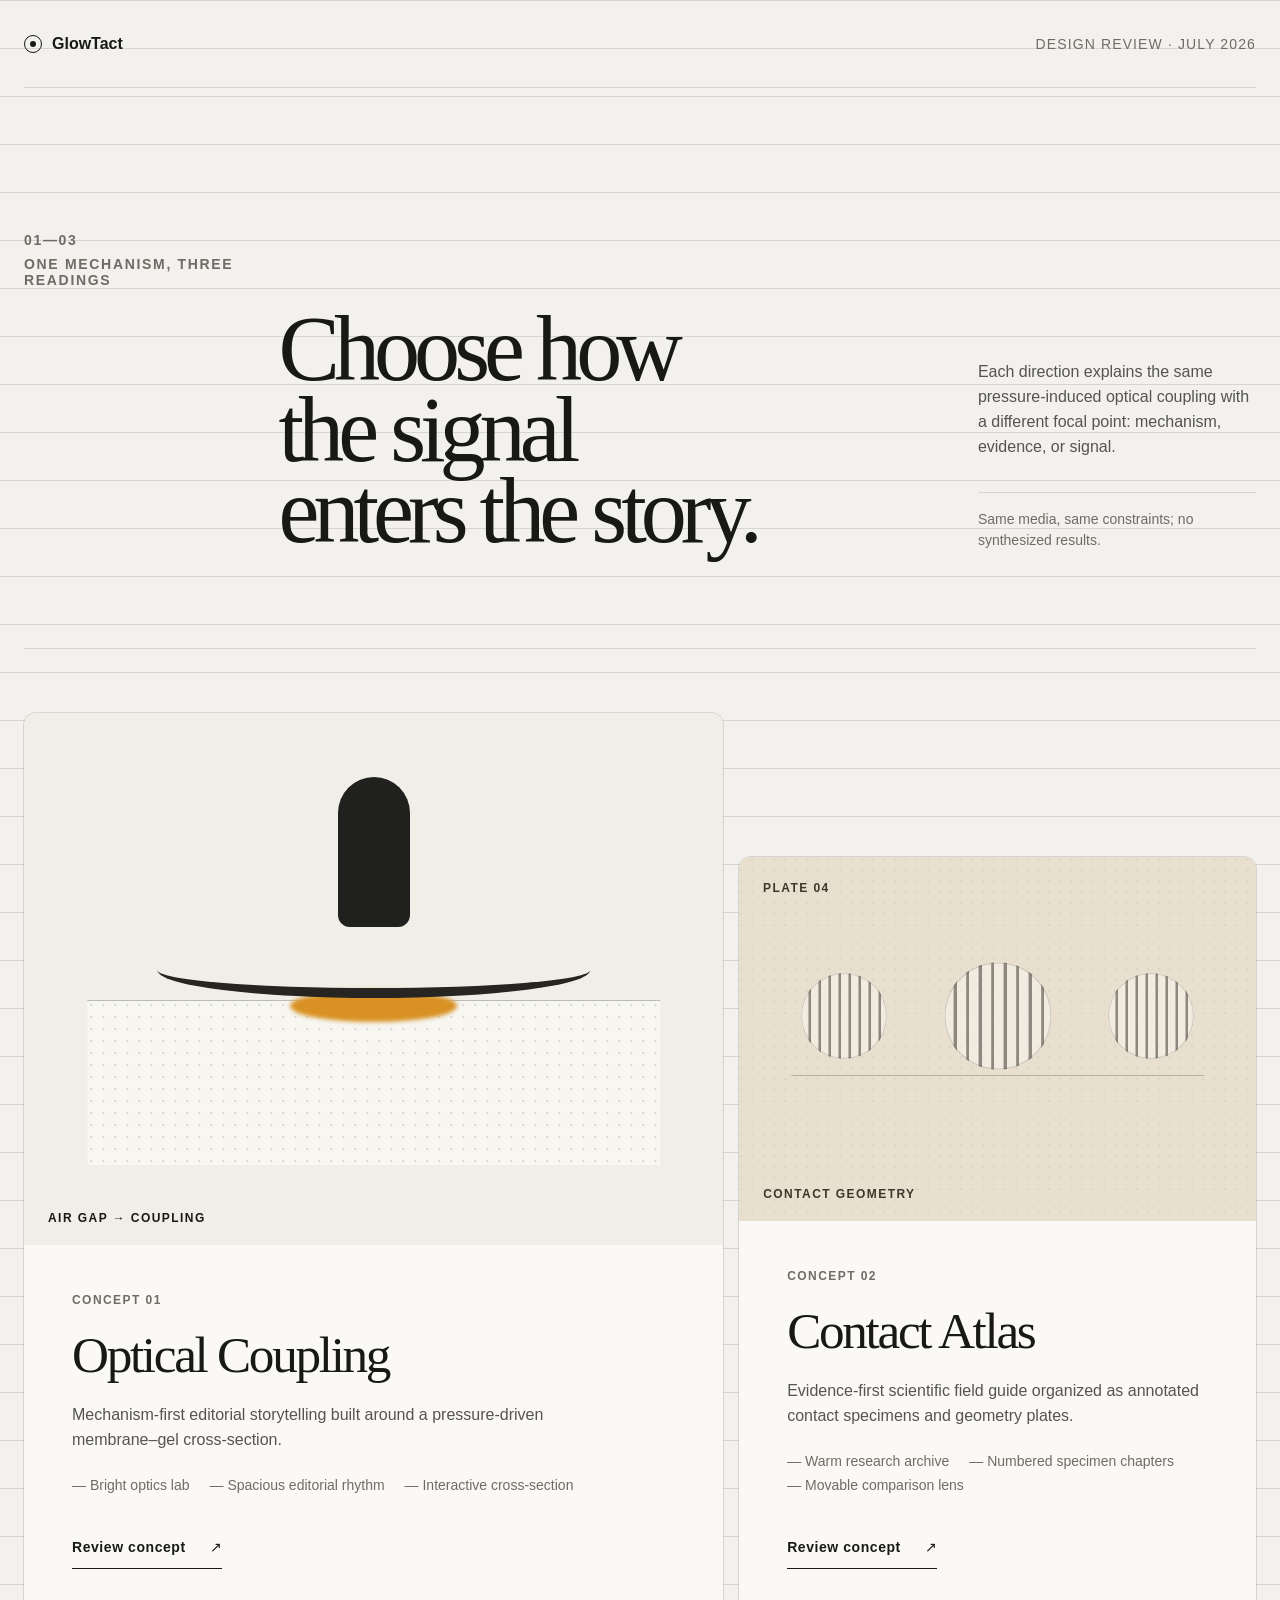
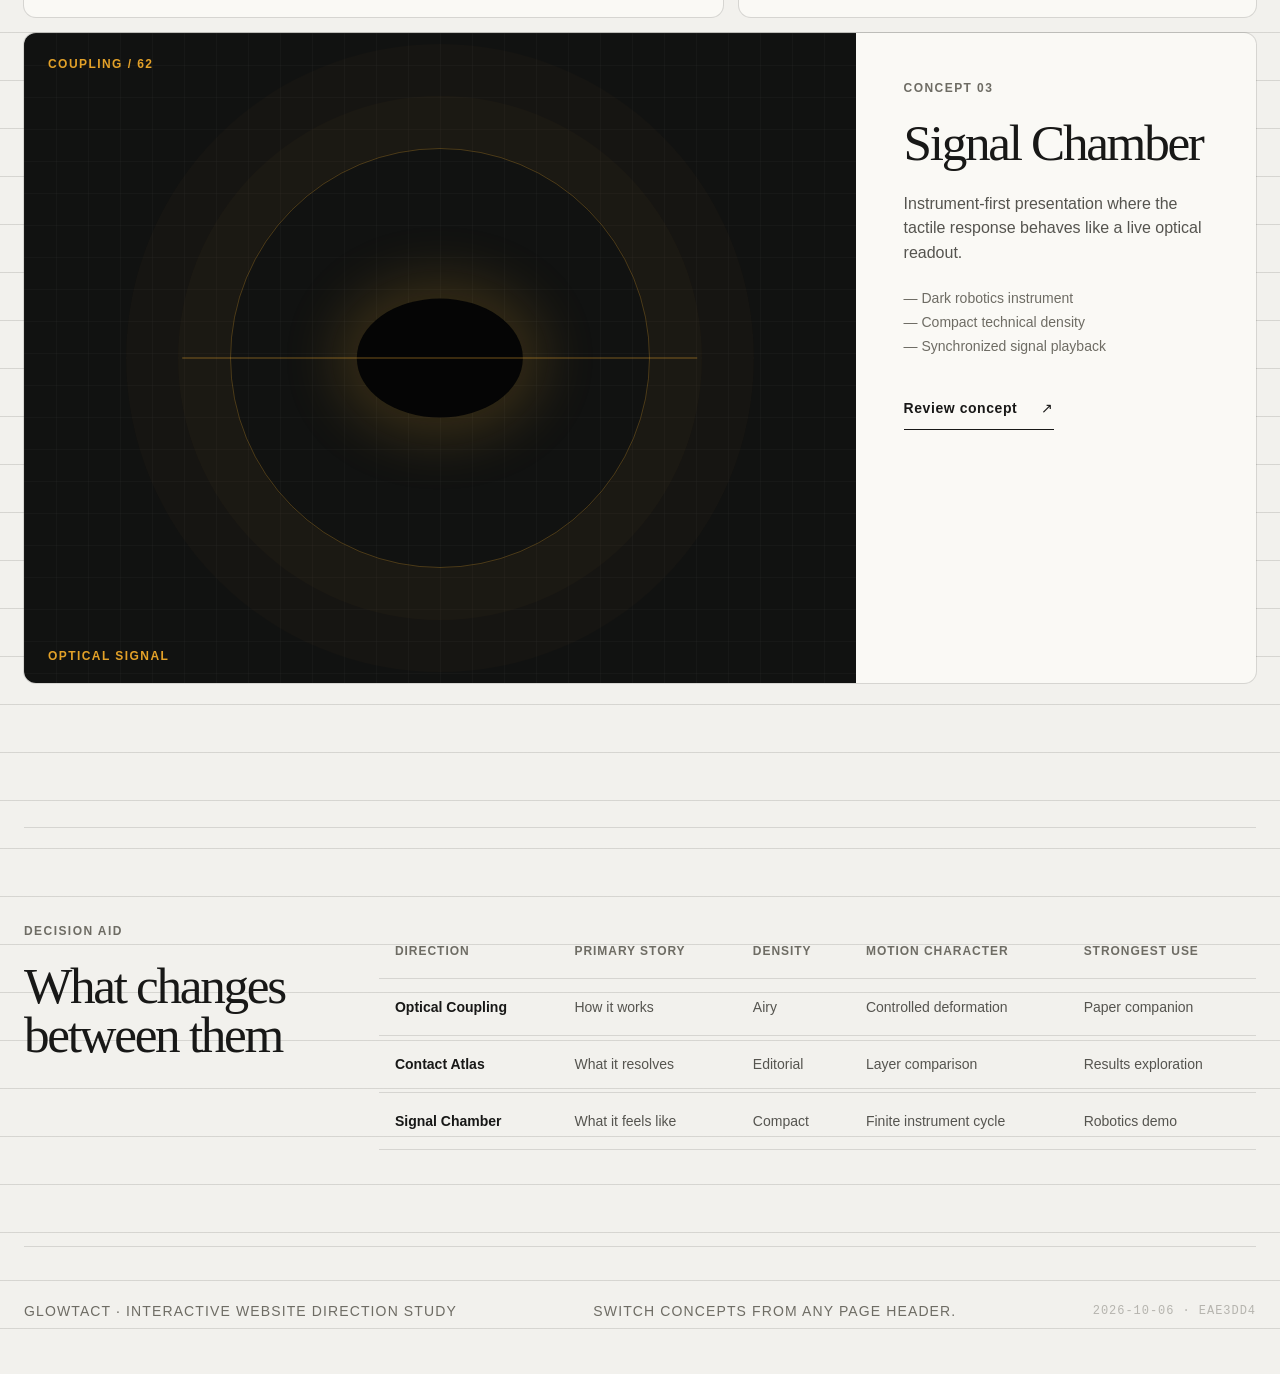
==== design/index.html @ 1bca8ece "fix(v2): evidence first; critique round 1 and its code review From the /impeccable critique of /v2/ " ====
<!doctype html>
<html lang="en">
  <head>
    <meta charset="utf-8">
    <meta name="viewport" content="width=device-width, initial-scale=1">
    <meta name="description" content="Compare three interactive website directions for the GlowTact tactile-sensing research project.">
    <meta name="robots" content="noindex">
    <title>GlowTact — Three website directions</title>
    <link rel="stylesheet" href="./shared/review.css">
    <script src="./shared/review.js" defer></script>
  </head>
  <body>
    <a class="skip-link" href="#concepts">Skip to the concepts</a>

    <header class="review-header">
      <a class="wordmark" href="./" aria-label="GlowTact design review home">
        <span class="wordmark-mark" aria-hidden="true"></span>
        <span>GlowTact</span>
      </a>
      <p>Design review · July 2026</p>
    </header>

    <main>
      <section class="review-intro" aria-labelledby="review-title">
        <div class="review-kicker">
          <span>01—03</span>
          <span>One mechanism, three readings</span>
        </div>
        <h1 id="review-title">Choose how the signal enters the story.</h1>
        <div class="intro-copy">
          <p>
            Each direction explains the same pressure-induced optical coupling
            with a different focal point: mechanism, evidence, or signal.
          </p>
          <p class="review-note">
            Same media, same constraints; no synthesized results.
          </p>
        </div>
      </section>

      <section class="concepts" id="concepts" aria-label="Website concepts">
        <article class="concept-card concept-card--optical" data-preview>
          <div class="preview-stage preview-stage--optical" aria-hidden="true">
            <span class="preview-probe"></span>
            <span class="preview-membrane"></span>
            <span class="preview-coupling"></span>
            <span class="preview-gel"></span>
            <span class="preview-caption">AIR GAP → COUPLING</span>
          </div>
          <div class="concept-copy">
            <p class="concept-index">Concept 01</p>
            <h2>Optical Coupling</h2>
            <p>
              Mechanism-first editorial storytelling built around a
              pressure-driven membrane–gel cross-section.
            </p>
            <ul aria-label="Concept characteristics">
              <li>Bright optics lab</li>
              <li>Spacious editorial rhythm</li>
              <li>Interactive cross-section</li>
            </ul>
            <a class="concept-link" href="./concept-01/">
              Review concept <span aria-hidden="true">↗</span>
            </a>
          </div>
        </article>

        <article class="concept-card concept-card--atlas" data-preview>
          <div class="preview-stage preview-stage--atlas" aria-hidden="true">
            <span class="atlas-number">PLATE 04</span>
            <span class="atlas-specimen atlas-specimen--one"></span>
            <span class="atlas-specimen atlas-specimen--two"></span>
            <span class="atlas-specimen atlas-specimen--three"></span>
            <span class="atlas-line"></span>
            <span class="preview-caption">CONTACT GEOMETRY</span>
          </div>
          <div class="concept-copy">
            <p class="concept-index">Concept 02</p>
            <h2>Contact Atlas</h2>
            <p>
              Evidence-first scientific field guide organized as annotated
              contact specimens and geometry plates.
            </p>
            <ul aria-label="Concept characteristics">
              <li>Warm research archive</li>
              <li>Numbered specimen chapters</li>
              <li>Movable comparison lens</li>
            </ul>
            <a class="concept-link" href="./concept-02/">
              Review concept <span aria-hidden="true">↗</span>
            </a>
          </div>
        </article>

        <article class="concept-card concept-card--signal" data-preview>
          <div class="preview-stage preview-stage--signal" aria-hidden="true">
            <span class="signal-reticle"></span>
            <span class="signal-core"></span>
            <span class="signal-scan"></span>
            <span class="signal-readout">COUPLING / 62</span>
            <span class="preview-caption">OPTICAL SIGNAL</span>
          </div>
          <div class="concept-copy">
            <p class="concept-index">Concept 03</p>
            <h2>Signal Chamber</h2>
            <p>
              Instrument-first presentation where the tactile response behaves
              like a live optical readout.
            </p>
            <ul aria-label="Concept characteristics">
              <li>Dark robotics instrument</li>
              <li>Compact technical density</li>
              <li>Synchronized signal playback</li>
            </ul>
            <a class="concept-link" href="./concept-03/">
              Review concept <span aria-hidden="true">↗</span>
            </a>
          </div>
        </article>
      </section>

      <section class="comparison" aria-labelledby="comparison-title">
        <div>
          <p class="section-label">Decision aid</p>
          <h2 id="comparison-title">What changes between them</h2>
        </div>
        <div class="table-wrap">
          <table>
            <thead>
              <tr>
                <th scope="col">Direction</th>
                <th scope="col">Primary story</th>
                <th scope="col">Density</th>
                <th scope="col">Motion character</th>
                <th scope="col">Strongest use</th>
              </tr>
            </thead>
            <tbody>
              <tr>
                <th scope="row">Optical Coupling</th>
                <td>How it works</td>
                <td>Airy</td>
                <td>Controlled deformation</td>
                <td>Paper companion</td>
              </tr>
              <tr>
                <th scope="row">Contact Atlas</th>
                <td>What it resolves</td>
                <td>Editorial</td>
                <td>Layer comparison</td>
                <td>Results exploration</td>
              </tr>
              <tr>
                <th scope="row">Signal Chamber</th>
                <td>What it feels like</td>
                <td>Compact</td>
                <td>Finite instrument cycle</td>
                <td>Robotics demo</td>
              </tr>
            </tbody>
          </table>
        </div>
      </section>
    </main>

    <footer class="review-footer">
      <p>GlowTact · Interactive website direction study</p>
      <p>Switch concepts from any page header.</p>
      <span class="build-stamp" aria-hidden="true">2026-10-06 · eae3dd4</span>
    </footer>
  </body>
</html>
---- design/shared/review.css ----
:root {
  --font-serif: "Iowan Old Style", "Baskerville", Georgia, serif;

  /*
   * Type scale. Sizes were previously ad hoc -- this file alone used up to
   * seventeen distinct values, with 1px differences carrying no meaning.
   * Every fixed size now snaps to one of these steps; display headings keep
   * their clamp() rules because they are genuinely fluid.
   */
  --t-micro: 12px;
  --t-label: 14px;
  --t-body: 16px;
  --t-lead: 18px;
  --t-h3: 22px;
  --t-h2: 28px;
  --t-display: 36px;

  --review-canvas: #f2f1ed;
  --review-paper: #faf9f5;
  --review-ink: #181817;
  --review-secondary: #55544f;
  --review-muted: #6e6c64;
  --review-rule: rgba(24, 24, 23, 0.13);
  --review-focus: #a75f00;
  --review-radius-sm: 4px;
  --review-radius-md: 12px;
  --review-ease: cubic-bezier(0.23, 1, 0.32, 1);
  font-family: "Aptos", "Segoe UI Variable", "Helvetica Neue", sans-serif;
  color: var(--review-ink);
  background: var(--review-canvas);
  font-synthesis: none;
  -webkit-font-smoothing: antialiased;
}

* {
  box-sizing: border-box;
}

html {
  scroll-behavior: smooth;
}

body {
  margin: 0;
  min-width: 320px;
  background:
    linear-gradient(var(--review-rule) 1px, transparent 1px) 0 0 / 100% 48px,
    var(--review-canvas);
}

a {
  color: inherit;
}

button,
a {
  -webkit-tap-highlight-color: transparent;
}

:focus-visible {
  outline: 2px solid var(--review-focus);
  outline-offset: 4px;
}

.skip-link {
  position: fixed;
  z-index: 20;
  top: 12px;
  left: -9999px;
  /* Measured 41px tall; it is a real target once focus reveals it. */
  min-height: 44px;
  display: inline-flex;
  align-items: center;
  padding: 12px 16px;
  border-radius: var(--review-radius-sm);
  color: var(--review-paper);
  background: var(--review-ink);
}

.skip-link:focus-visible {
  left: 12px;
}

.review-header,
.review-footer,
main {
  width: min(1440px, calc(100% - 48px));
  margin-inline: auto;
}

.review-header {
  min-height: 88px;
  display: flex;
  align-items: center;
  justify-content: space-between;
  border-bottom: 1px solid var(--review-rule);
}

.review-header p,
.review-footer {
  color: var(--review-muted);
  font-size: var(--t-label);
  letter-spacing: 0.08em;
  text-transform: uppercase;
}

.wordmark {
  min-height: 44px;
  display: inline-flex;
  gap: 10px;
  align-items: center;
  font-size: var(--t-body);
  font-weight: 650;
  text-decoration: none;
}

.wordmark-mark {
  position: relative;
  width: 18px;
  height: 18px;
  border: 1px solid currentColor;
  border-radius: 50%;
}

.wordmark-mark::after {
  content: "";
  position: absolute;
  inset: 5px;
  border-radius: 50%;
  background: currentColor;
}

.review-intro {
  min-height: 560px;
  display: grid;
  grid-template-columns: minmax(120px, 0.8fr) minmax(520px, 2.4fr) minmax(260px, 1fr);
  gap: 32px;
  align-items: end;
  padding-block: 144px 96px;
}

.review-kicker {
  align-self: start;
  display: grid;
  gap: 8px;
  color: var(--review-muted);
  font-size: var(--t-label);
  font-weight: 650;
  letter-spacing: 0.12em;
  text-transform: uppercase;
}

.review-intro h1 {
  margin: 0;
  max-width: 840px;
  font-family: var(--font-serif);
  font-size: clamp(58px, 7.2vw, 116px);
  font-weight: 400;
  letter-spacing: -0.065em;
  line-height: 0.88;
  text-wrap: balance;
}

.intro-copy {
  display: grid;
  gap: 32px;
  color: var(--review-secondary);
  font-size: var(--t-body);
  line-height: 1.55;
  text-wrap: pretty;
}

.intro-copy p {
  margin: 0;
}

.review-note {
  padding-top: 16px;
  border-top: 1px solid var(--review-rule);
  color: var(--review-muted);
  font-size: var(--t-label);
}

.concepts {
  display: grid;
  grid-template-columns: 1.15fr 0.85fr;
  gap: 16px;
  padding-block: 64px 144px;
  border-top: 1px solid var(--review-rule);
}

.concept-card {
  --pointer-x: 0px;
  --pointer-y: 0px;
  min-height: 760px;
  display: grid;
  grid-template-rows: minmax(360px, 1.25fr) auto;
  overflow: hidden;
  border-radius: var(--review-radius-md);
  background: var(--review-paper);
  box-shadow: 0 0 0 1px var(--review-rule);
  transition:
    opacity 260ms var(--review-ease),
    transform 260ms var(--review-ease);
}

.concept-card:nth-child(2) {
  margin-top: 144px;
}

.concept-card:nth-child(3) {
  min-height: 650px;
  grid-column: 1 / -1;
  grid-template-columns: 1.35fr 0.65fr;
  grid-template-rows: 1fr;
}

.preview-stage {
  position: relative;
  min-height: 360px;
  overflow: hidden;
  transform: translate3d(var(--pointer-x), var(--pointer-y), 0);
  transition: transform 180ms var(--review-ease);
}

.preview-caption {
  position: absolute;
  left: 24px;
  bottom: 20px;
  font-size: var(--t-micro);
  font-weight: 700;
  letter-spacing: 0.12em;
}

.preview-stage--optical {
  background: #f0eee7;
}

.preview-probe,
.preview-membrane,
.preview-coupling,
.preview-gel {
  position: absolute;
  left: 50%;
  transform: translateX(-50%);
}

.preview-probe {
  z-index: 3;
  top: 12%;
  width: 72px;
  height: 150px;
  border-radius: 36px 36px 12px 12px;
  background: #20201e;
}

.preview-membrane {
  z-index: 2;
  top: 43%;
  width: 62%;
  height: 56px;
  border-radius: 50%;
  border-bottom: 10px solid #272522;
}

.preview-coupling {
  z-index: 1;
  top: 52%;
  width: 24%;
  height: 32px;
  border-radius: 50%;
  background: #d89122;
  filter: blur(2px);
}

.preview-gel {
  top: 54%;
  width: 82%;
  height: 31%;
  border-top: 1px solid rgba(32, 32, 30, 0.28);
  background:
    radial-gradient(circle at 4px 4px, rgba(32, 32, 30, 0.14) 0 1px, transparent 1.5px) 0 0 / 12px 12px,
    rgba(255, 255, 255, 0.42);
}

.preview-stage--atlas {
  color: #3d372e;
  background:
    radial-gradient(circle at 20% 20%, rgba(61, 55, 46, 0.055) 0 1px, transparent 1.5px) 0 0 / 11px 11px,
    #e8dfce;
}

.atlas-number,
.signal-readout {
  position: absolute;
  top: 24px;
  left: 24px;
  font-size: var(--t-micro);
  font-weight: 700;
  letter-spacing: 0.12em;
}

.atlas-specimen {
  position: absolute;
  top: 32%;
  width: 86px;
  height: 86px;
  border-radius: 50%;
  background:
    repeating-linear-gradient(90deg, transparent 0 7px, rgba(42, 37, 30, 0.5) 8px 10px),
    rgba(255, 255, 255, 0.38);
  box-shadow: inset 0 0 0 1px rgba(61, 55, 46, 0.2);
}

.atlas-specimen--one {
  left: 12%;
}

.atlas-specimen--two {
  left: calc(50% - 43px);
  transform: scale(1.25);
}

.atlas-specimen--three {
  right: 12%;
}

.atlas-line {
  position: absolute;
  top: 60%;
  left: 10%;
  width: 80%;
  border-top: 1px solid rgba(61, 55, 46, 0.28);
}

.preview-stage--signal {
  color: #e3a128;
  background:
    linear-gradient(rgba(255, 255, 255, 0.025) 1px, transparent 1px) 0 0 / 100% 32px,
    linear-gradient(90deg, rgba(255, 255, 255, 0.025) 1px, transparent 1px) 0 0 / 32px 100%,
    #111211;
}

.signal-reticle,
.signal-core,
.signal-scan {
  position: absolute;
  top: 50%;
  left: 50%;
  transform: translate(-50%, -50%);
}

.signal-reticle {
  width: min(38vw, 420px);
  aspect-ratio: 1;
  border: 1px solid rgba(230, 165, 46, 0.28);
  border-radius: 50%;
  box-shadow:
    0 0 0 52px rgba(230, 165, 46, 0.025),
    0 0 0 104px rgba(230, 165, 46, 0.018);
}

.signal-core {
  width: 20%;
  aspect-ratio: 1.4;
  border-radius: 50%;
  background: #050505;
  box-shadow: 0 0 56px 20px rgba(230, 165, 46, 0.18);
}

.signal-scan {
  width: 62%;
  height: 1px;
  background: rgba(230, 165, 46, 0.48);
}

.concept-copy {
  padding: 48px;
}

.concept-index,
.section-label {
  margin: 0 0 24px;
  color: var(--review-muted);
  font-size: var(--t-micro);
  font-weight: 700;
  letter-spacing: 0.12em;
  text-transform: uppercase;
}

.concept-copy h2,
.comparison h2 {
  margin: 0;
  font-family: var(--font-serif);
  font-size: clamp(36px, 4vw, 64px);
  font-weight: 400;
  letter-spacing: -0.045em;
  line-height: 0.95;
}

.concept-copy > p:not(.concept-index) {
  max-width: 520px;
  margin: 24px 0;
  color: var(--review-secondary);
  font-size: var(--t-body);
  line-height: 1.55;
}

.concept-copy ul {
  display: flex;
  flex-wrap: wrap;
  gap: 8px 20px;
  margin: 0 0 32px;
  padding: 0;
  color: var(--review-muted);
  font-size: var(--t-label);
  list-style: none;
}

.concept-copy li::before {
  content: "— ";
}

.concept-link {
  min-height: 44px;
  display: inline-flex;
  align-items: center;
  gap: 24px;
  border-bottom: 1px solid currentColor;
  font-size: var(--t-label);
  font-weight: 700;
  letter-spacing: 0.04em;
  text-decoration: none;
  transition:
    color 160ms var(--review-ease),
    transform 120ms var(--review-ease);
}

.concept-link:hover {
  color: var(--review-focus);
}

.concept-link:active {
  transform: scale(0.97);
}

.comparison {
  display: grid;
  grid-template-columns: 0.7fr 2fr;
  gap: 48px;
  padding-block: 96px;
  border-top: 1px solid var(--review-rule);
}

.comparison h2 {
  max-width: 320px;
  font-size: clamp(40px, 4vw, 64px);
}

.table-wrap {
  overflow-x: auto;
}

table {
  width: 100%;
  min-width: 780px;
  border-collapse: collapse;
  font-size: var(--t-label);
}

th,
td {
  padding: 20px 16px;
  border-bottom: 1px solid var(--review-rule);
  text-align: left;
}

thead th {
  color: var(--review-muted);
  font-size: var(--t-micro);
  letter-spacing: 0.08em;
  text-transform: uppercase;
}

tbody th {
  font-weight: 650;
}

tbody td {
  color: var(--review-secondary);
}

.review-footer {
  min-height: 128px;
  display: flex;
  align-items: center;
  justify-content: space-between;
  gap: 24px;
  border-top: 1px solid var(--review-rule);
}

@media (max-width: 900px) {
  .review-intro {
    min-height: auto;
    grid-template-columns: 1fr;
    padding-block: 96px 64px;
  }

  .review-kicker {
    grid-template-columns: auto 1fr;
  }

  .review-intro h1 {
    font-size: clamp(52px, 12vw, 88px);
  }

  .intro-copy {
    max-width: 620px;
    grid-template-columns: 1fr 1fr;
  }

  .concepts {
    grid-template-columns: 1fr;
  }

  .concept-card,
  .concept-card:nth-child(2),
  .concept-card:nth-child(3) {
    min-height: 0;
    margin-top: 0;
    grid-column: auto;
    grid-template-columns: 1fr;
    grid-template-rows: minmax(360px, 1fr) auto;
  }

  .comparison {
    grid-template-columns: 1fr;
  }
}

@media (max-width: 600px) {
  .review-header,
  .review-footer,
  main {
    width: min(100% - 32px, 1440px);
  }

  .review-header {
    min-height: 72px;
  }

  .review-header p {
    display: none;
  }

  .review-intro {
    padding-block: 64px 48px;
  }

  .review-intro h1 {
    font-size: clamp(48px, 15vw, 72px);
  }

  .intro-copy {
    grid-template-columns: 1fr;
    gap: 20px;
  }

  .concepts {
    padding-block: 32px 96px;
  }

  .concept-card,
  .concept-card:nth-child(3) {
    grid-template-rows: 320px auto;
  }

  .concept-copy {
    padding: 28px 24px 32px;
  }

  .preview-caption {
    left: 20px;
  }

  .atlas-specimen {
    width: 64px;
    height: 64px;
  }

  .atlas-specimen--two {
    left: calc(50% - 32px);
  }

  .comparison {
    padding-block: 96px;
  }

  .review-footer {
    min-height: 160px;
    align-items: flex-start;
    flex-direction: column;
    justify-content: center;
  }
}

@media (prefers-reduced-motion: reduce) {
  html {
    scroll-behavior: auto;
  }

  *,
  *::before,
  *::after {
    animation-duration: 0.01ms !important;
    animation-iteration-count: 1 !important;
    scroll-behavior: auto !important;
  }

  .concept-card,
  .preview-stage {
    opacity: 1;
    transform: none;
    transition: opacity 120ms linear;
  }
}

.build-stamp {
  opacity: 0.45;
  font-family: monospace;
  font-size: var(--t-micro);
  letter-spacing: 0.08em;
}
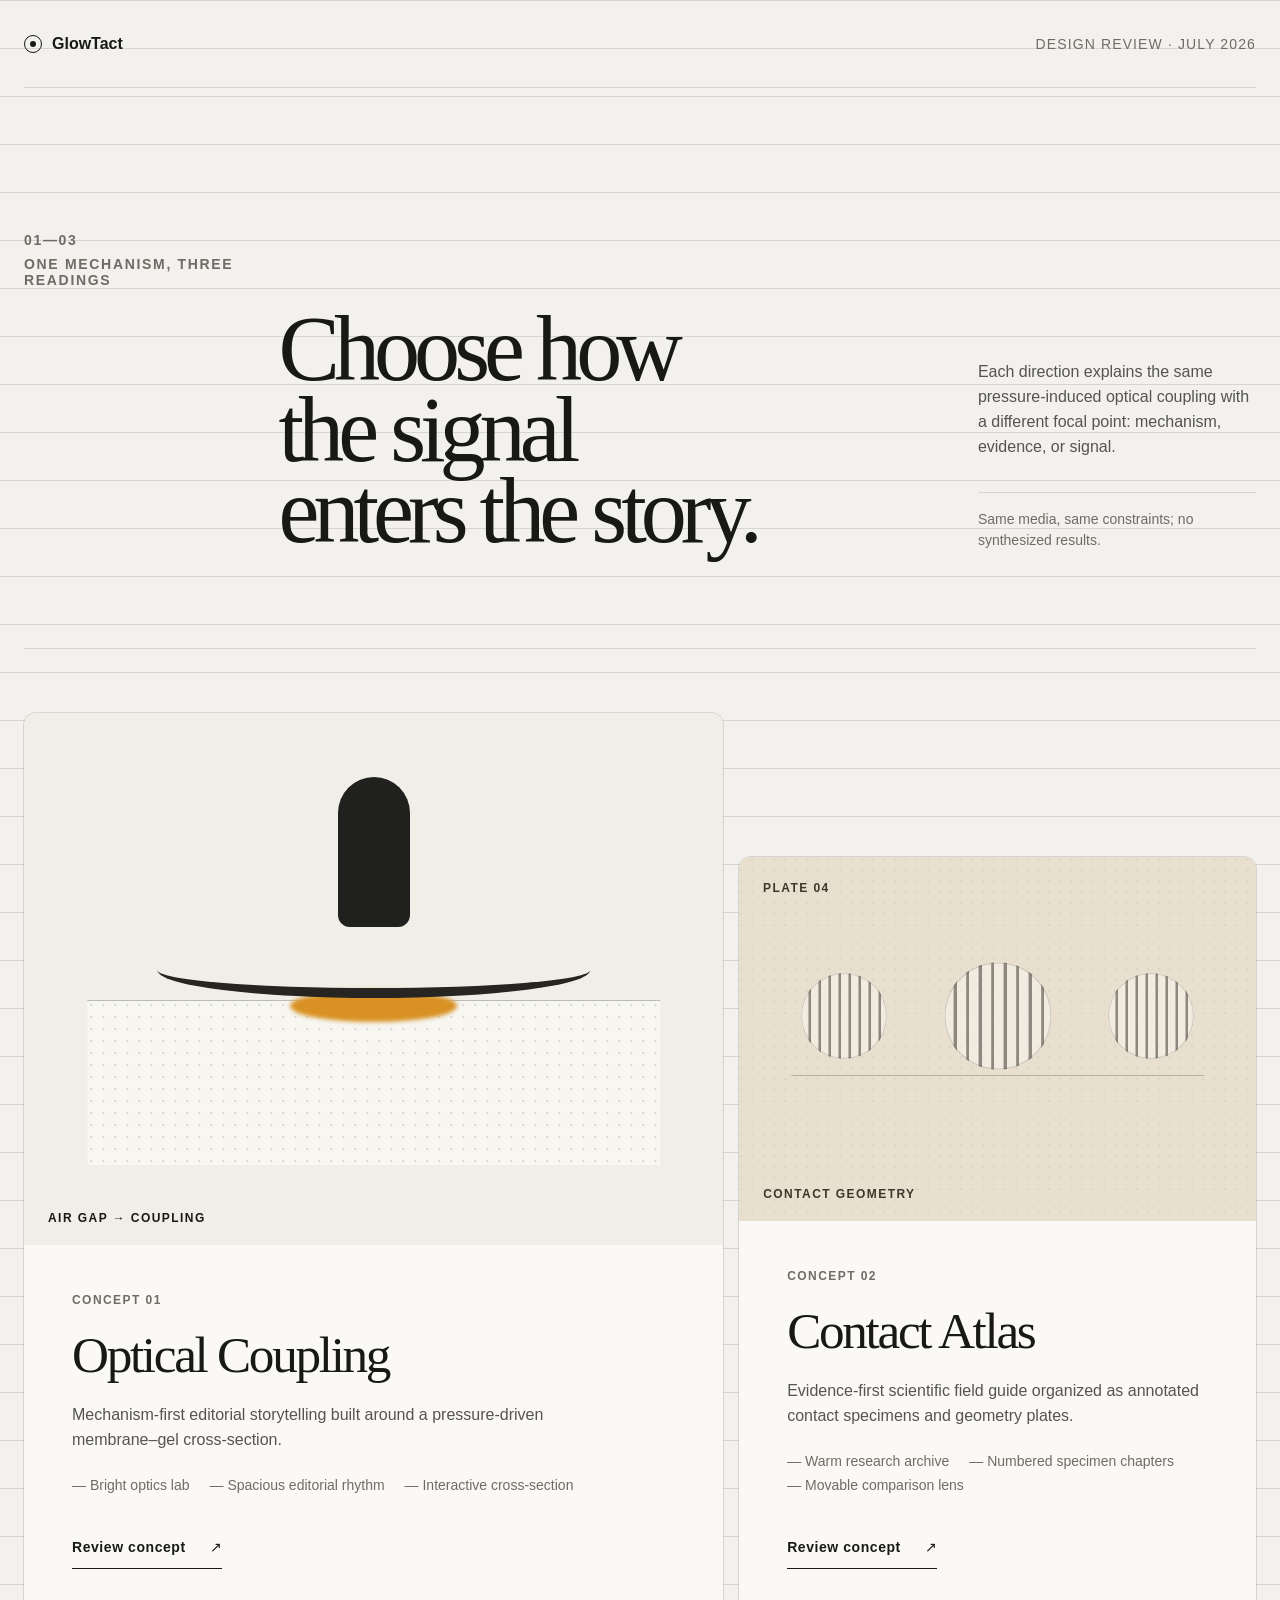
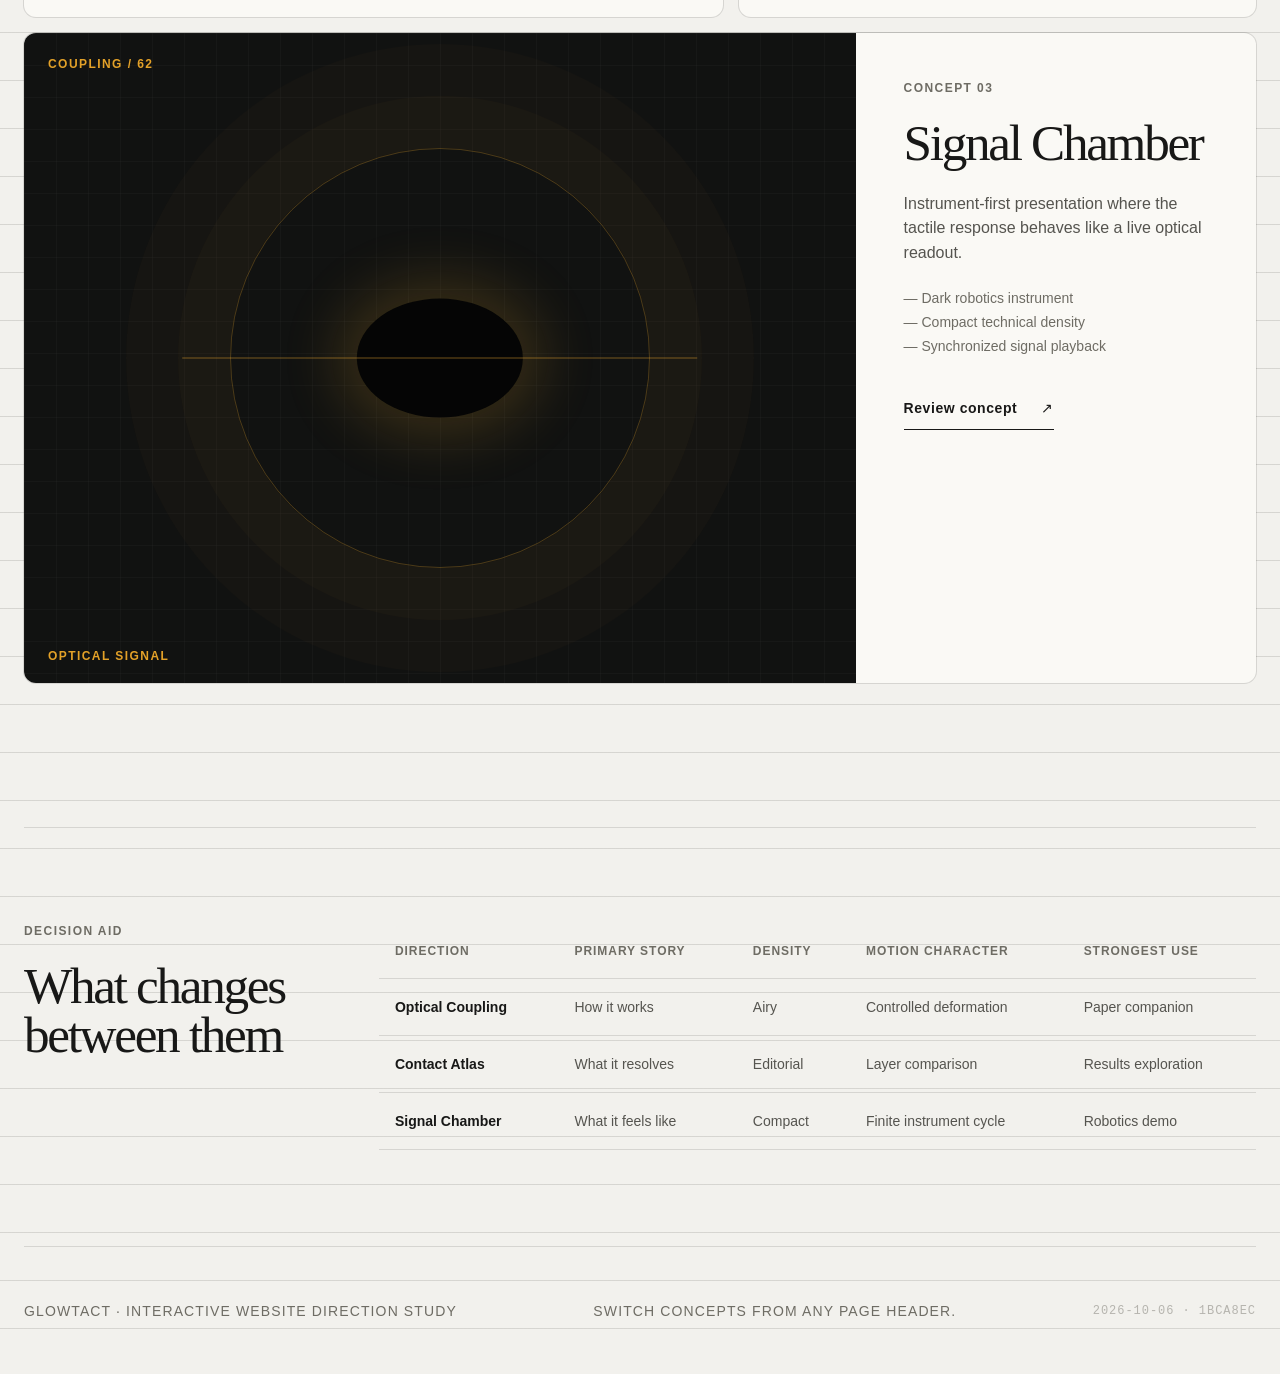
==== commit e1235039: "copy(v2): plain wording in place of AI-style taglines An anti-AI pass over the /v2/ copy. Facts, eve" ====
--- a/design/index.html
+++ b/design/index.html
@@ -166,7 +166,7 @@
     <footer class="review-footer">
       <p>GlowTact · Interactive website direction study</p>
       <p>Switch concepts from any page header.</p>
-      <span class="build-stamp" aria-hidden="true">2026-10-06 · eae3dd4</span>
+      <span class="build-stamp" aria-hidden="true">2026-10-06 · 1bca8ec</span>
     </footer>
   </body>
 </html>
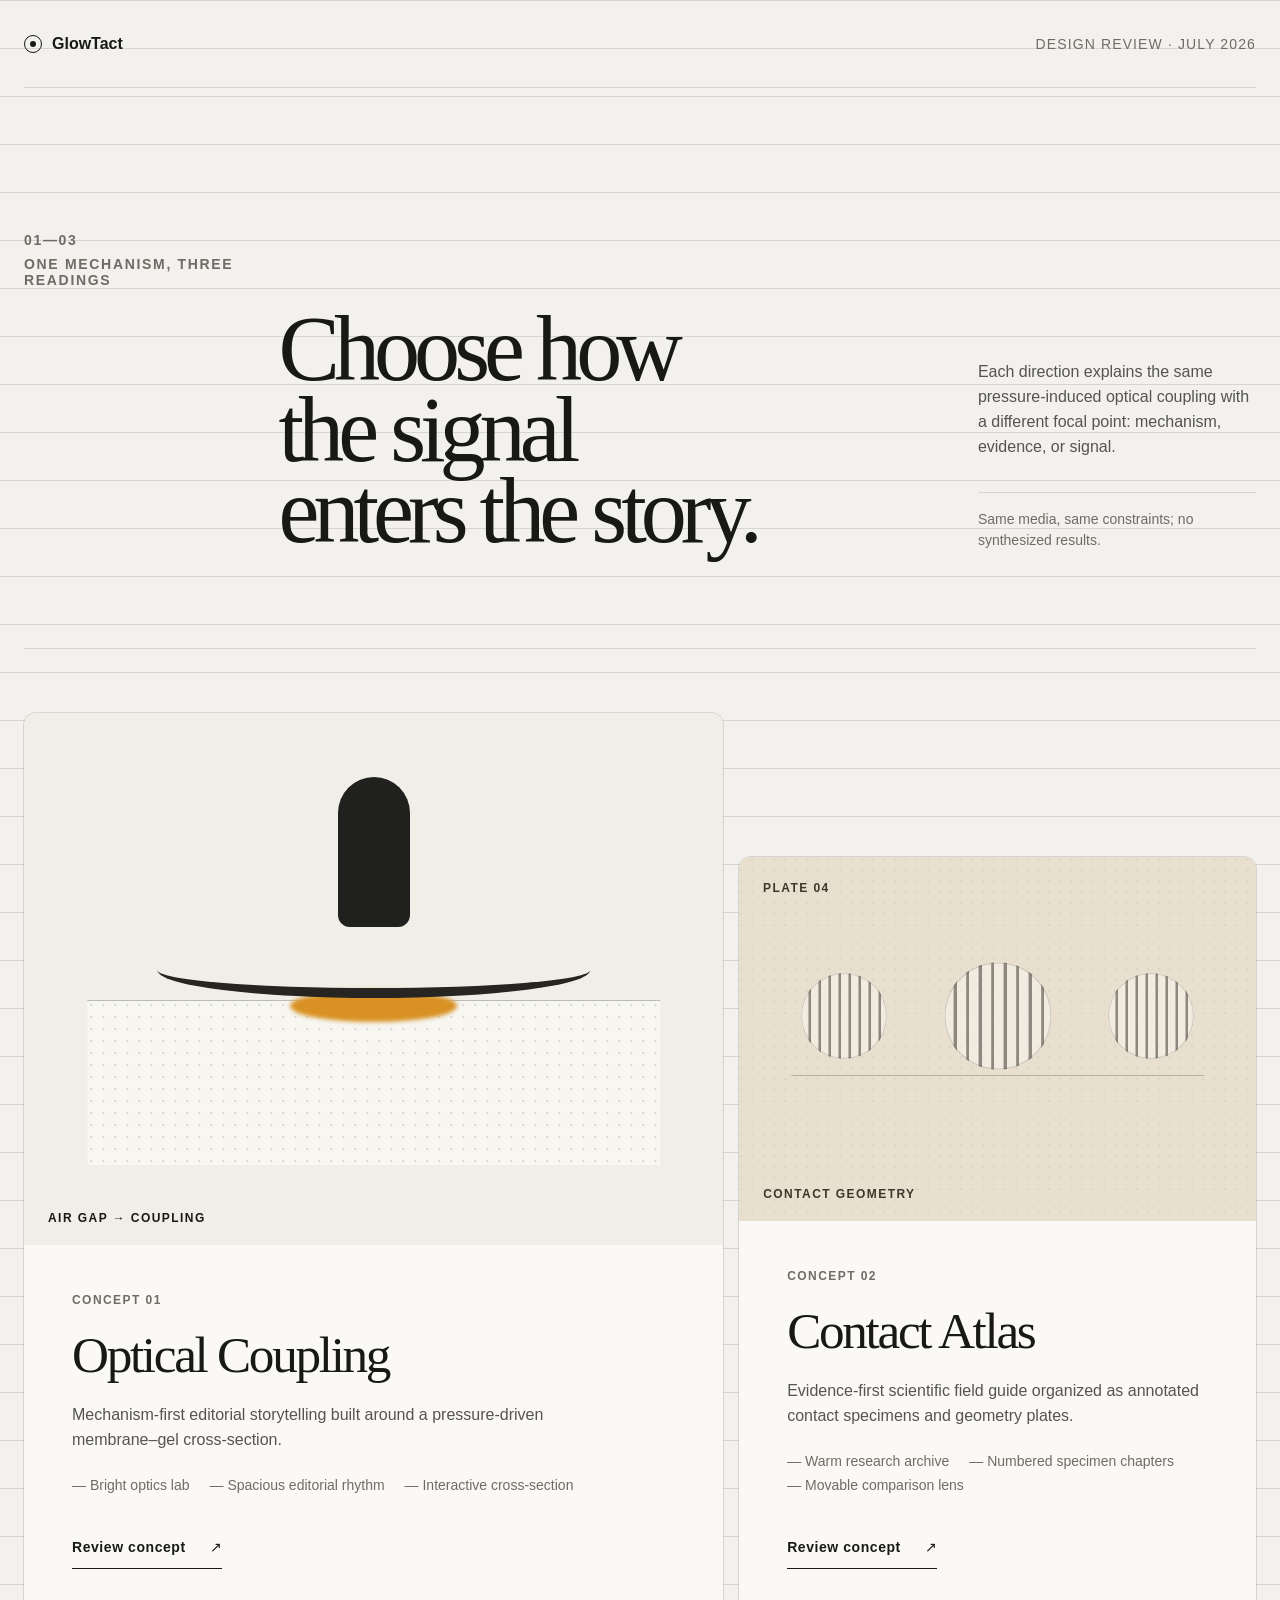
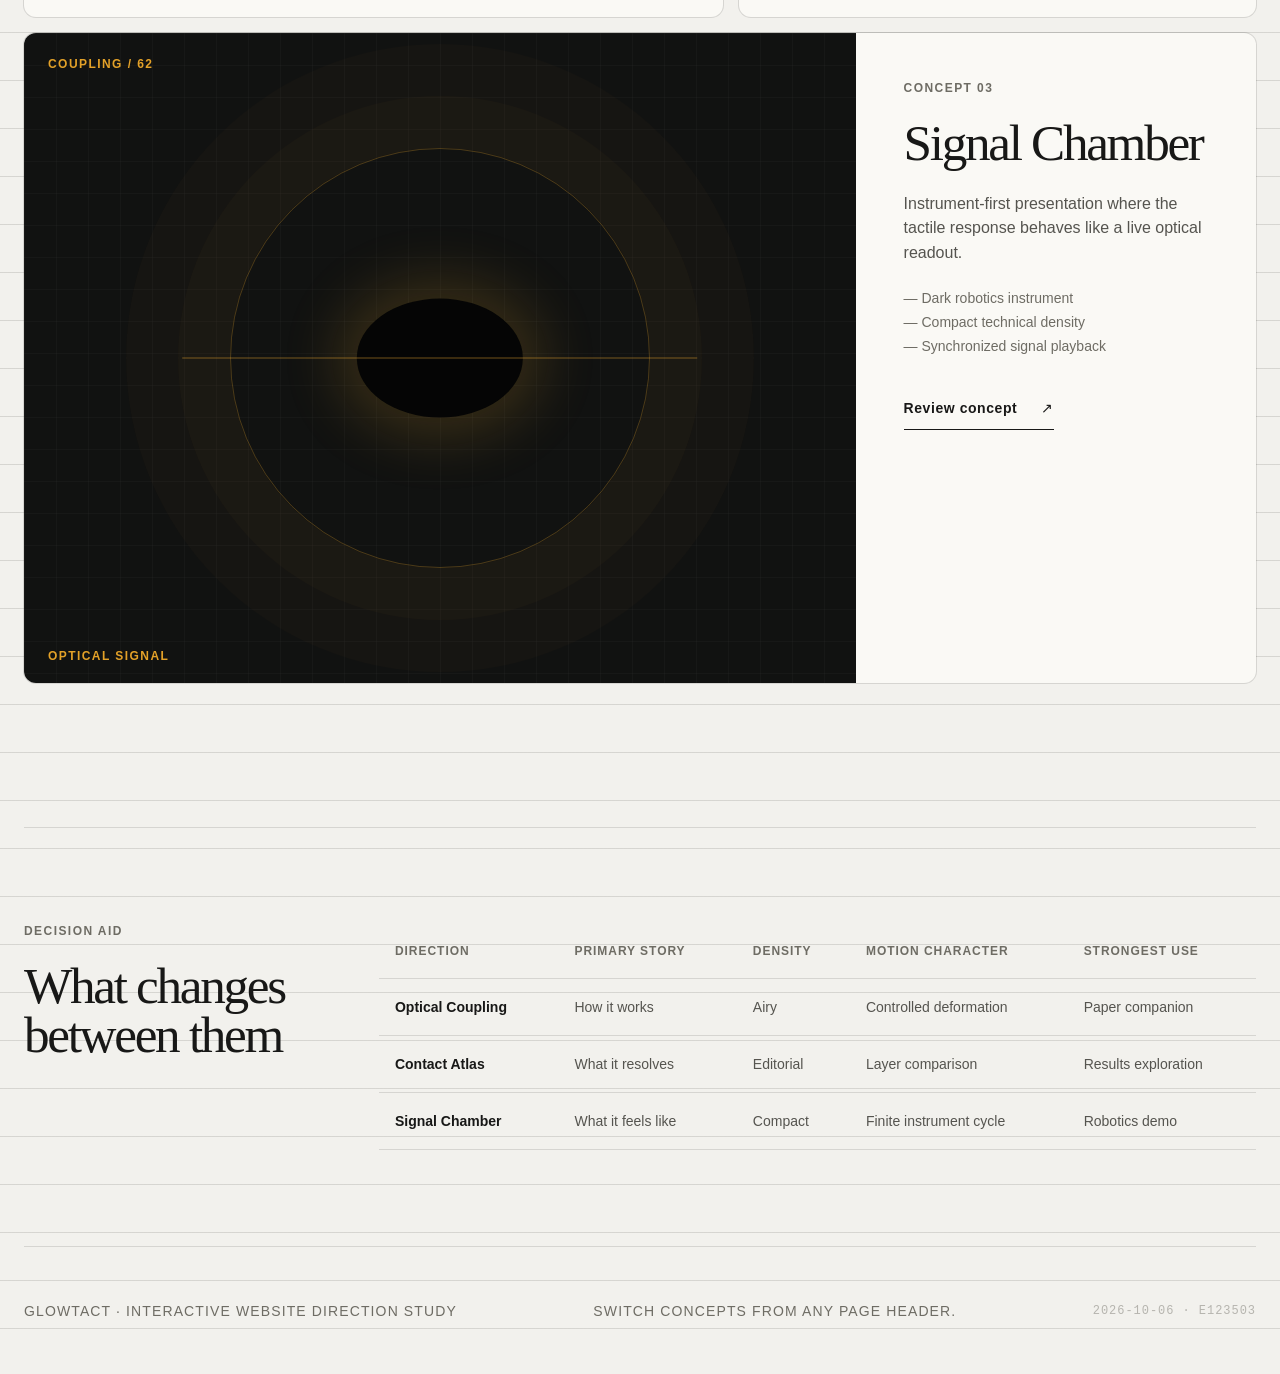
==== commit 0044e42a: "copy(v2): sensor names; drop the descriptions and the demo note At the author's request, on /v2/ onl" ====
--- a/design/index.html
+++ b/design/index.html
@@ -166,7 +166,7 @@
     <footer class="review-footer">
       <p>GlowTact · Interactive website direction study</p>
       <p>Switch concepts from any page header.</p>
-      <span class="build-stamp" aria-hidden="true">2026-10-06 · 1bca8ec</span>
+      <span class="build-stamp" aria-hidden="true">2026-10-06 · e123503</span>
     </footer>
   </body>
 </html>
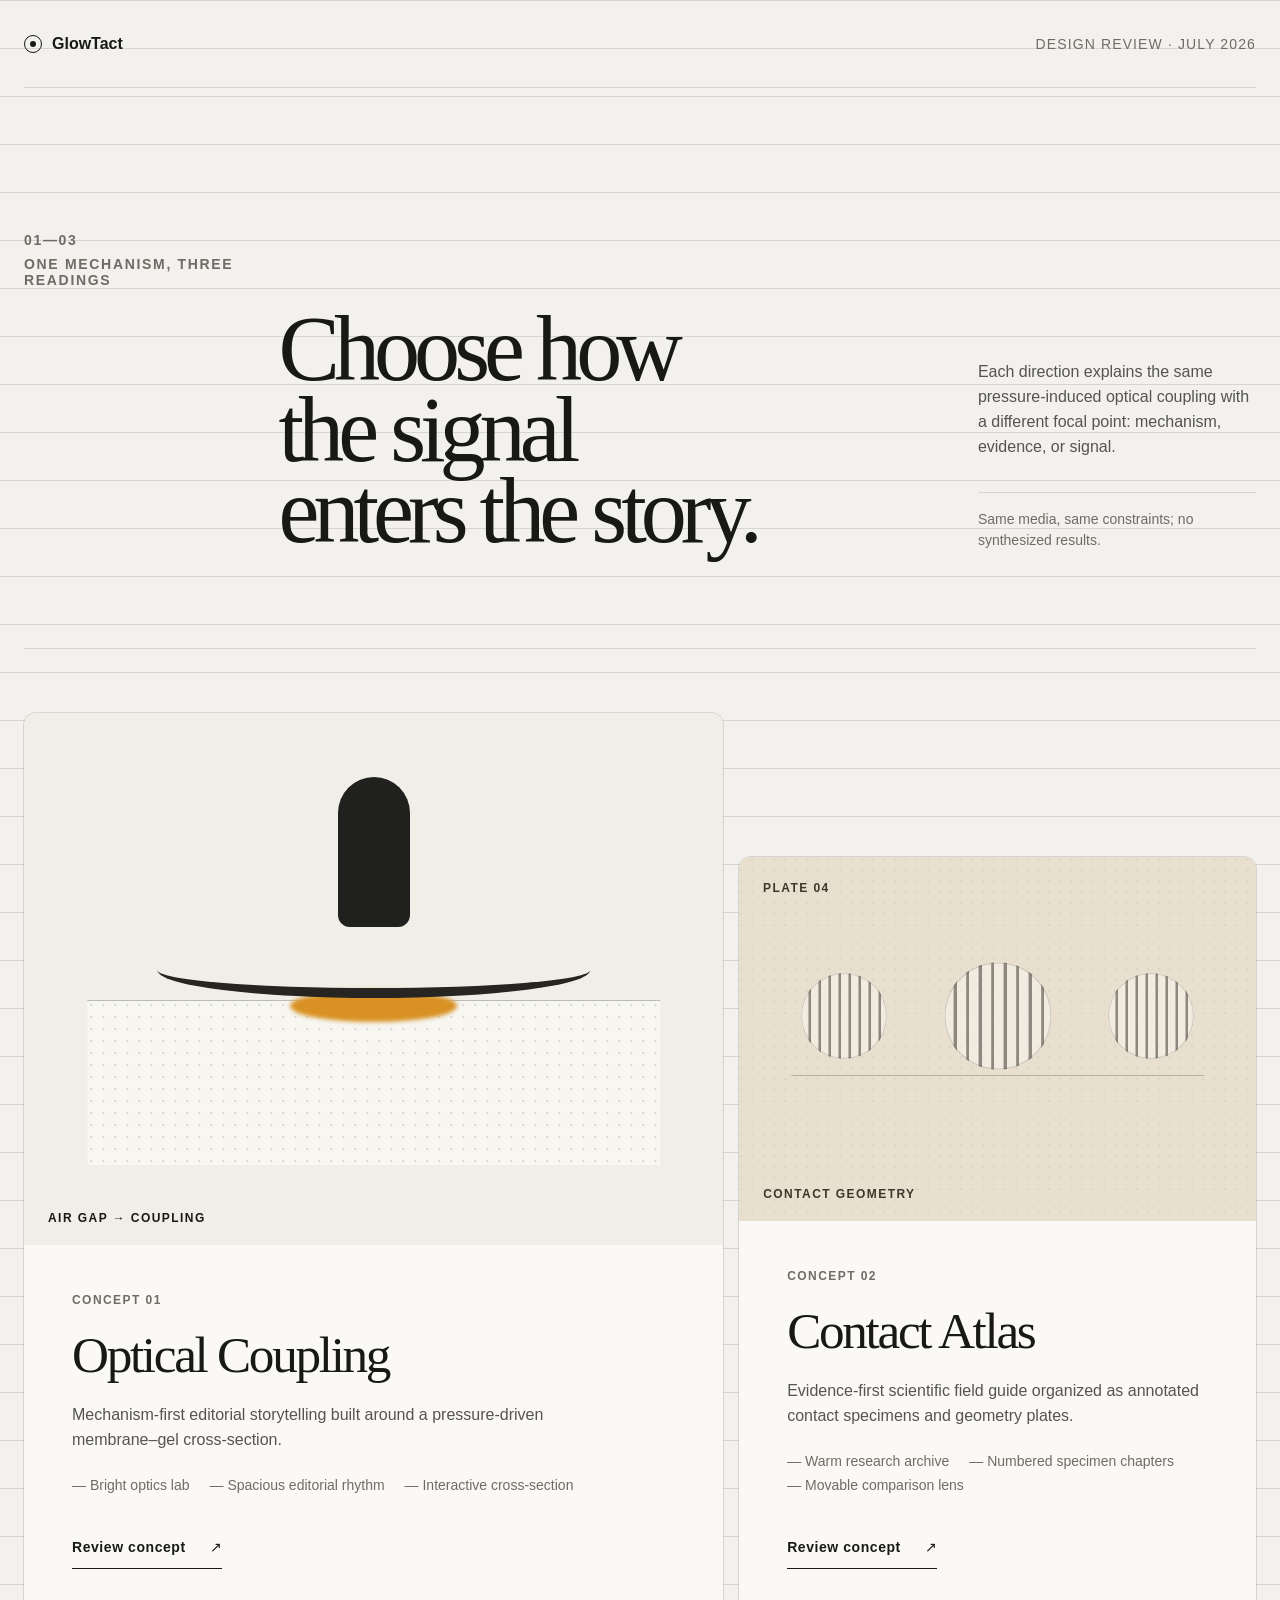
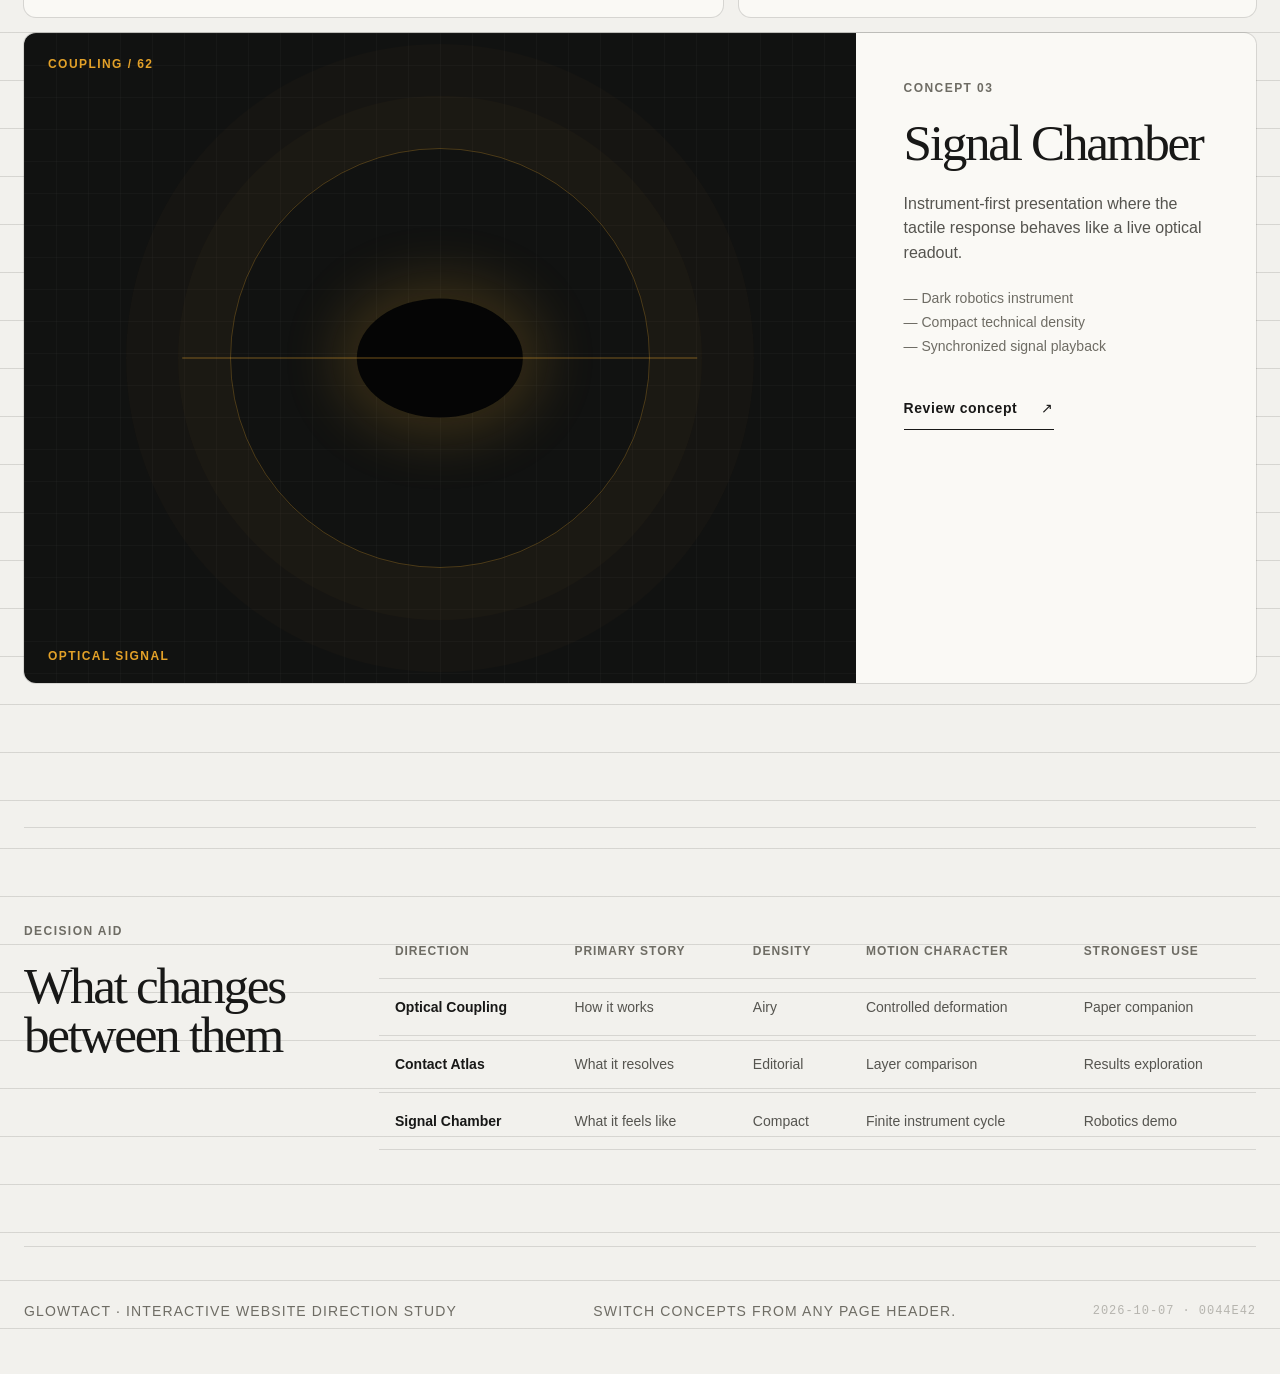
==== commit 8e601274: "feat(site): make the light design the published root - Root index.html is now generated from design/" ====
--- a/design/index.html
+++ b/design/index.html
@@ -166,7 +166,7 @@
     <footer class="review-footer">
       <p>GlowTact · Interactive website direction study</p>
       <p>Switch concepts from any page header.</p>
-      <span class="build-stamp" aria-hidden="true">2026-10-06 · e123503</span>
+      <span class="build-stamp" aria-hidden="true">2026-10-07 · 0044e42</span>
     </footer>
   </body>
 </html>
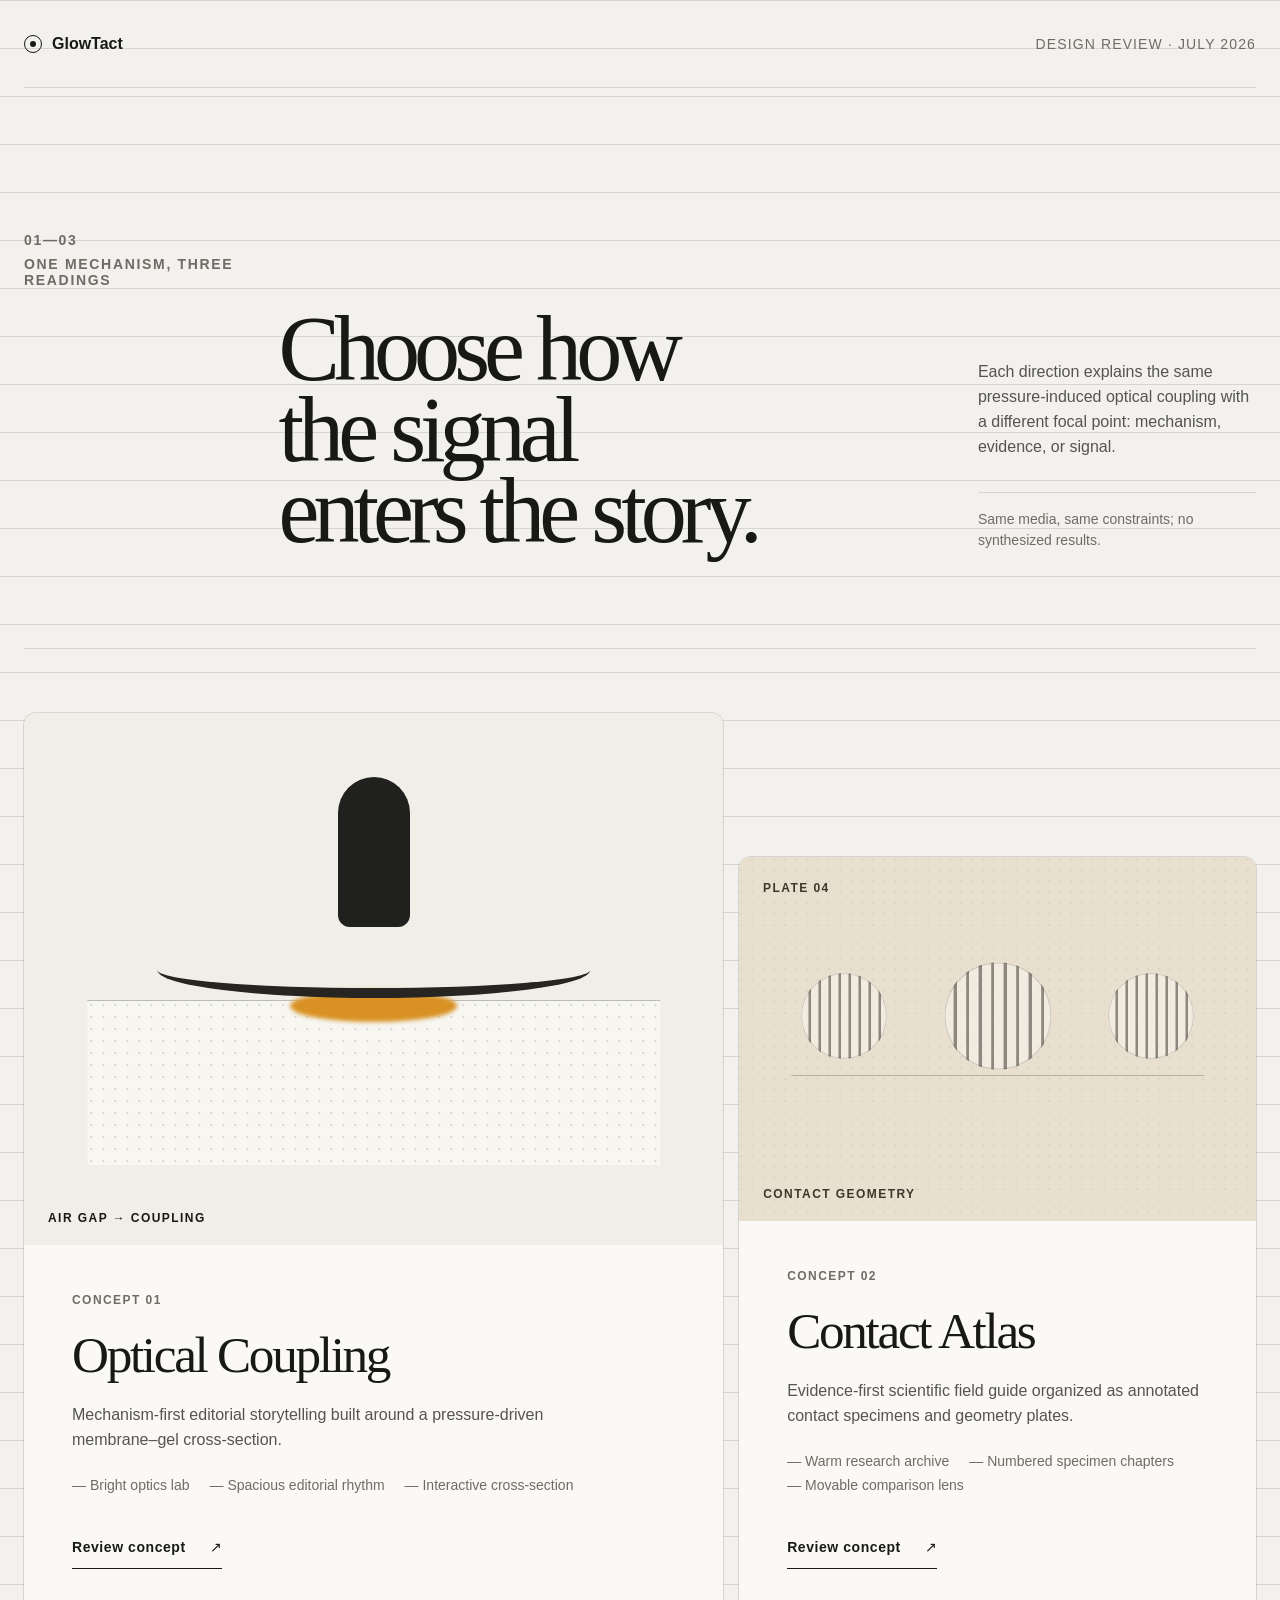
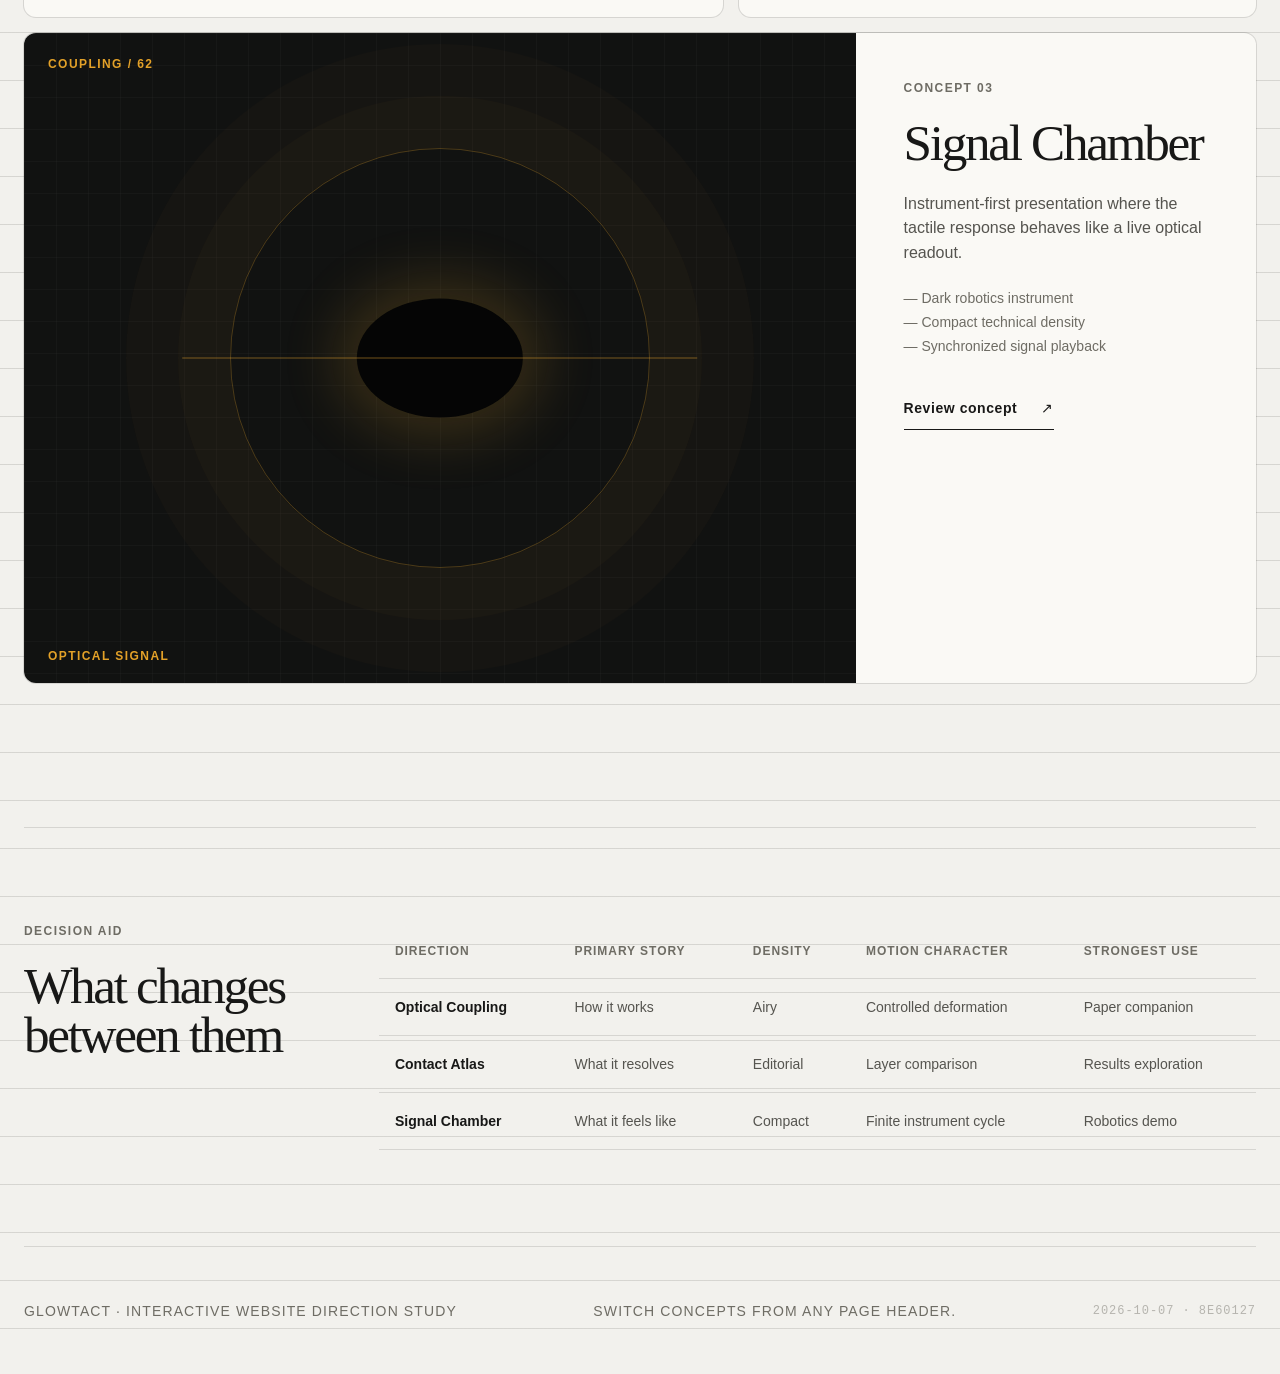
==== commit f81f4947: "copy(site): cut the explanatory captions and module footnotes The author removed them from the publi" ====
--- a/design/index.html
+++ b/design/index.html
@@ -166,7 +166,7 @@
     <footer class="review-footer">
       <p>GlowTact · Interactive website direction study</p>
       <p>Switch concepts from any page header.</p>
-      <span class="build-stamp" aria-hidden="true">2026-10-07 · 0044e42</span>
+      <span class="build-stamp" aria-hidden="true">2026-10-07 · 8e60127</span>
     </footer>
   </body>
 </html>
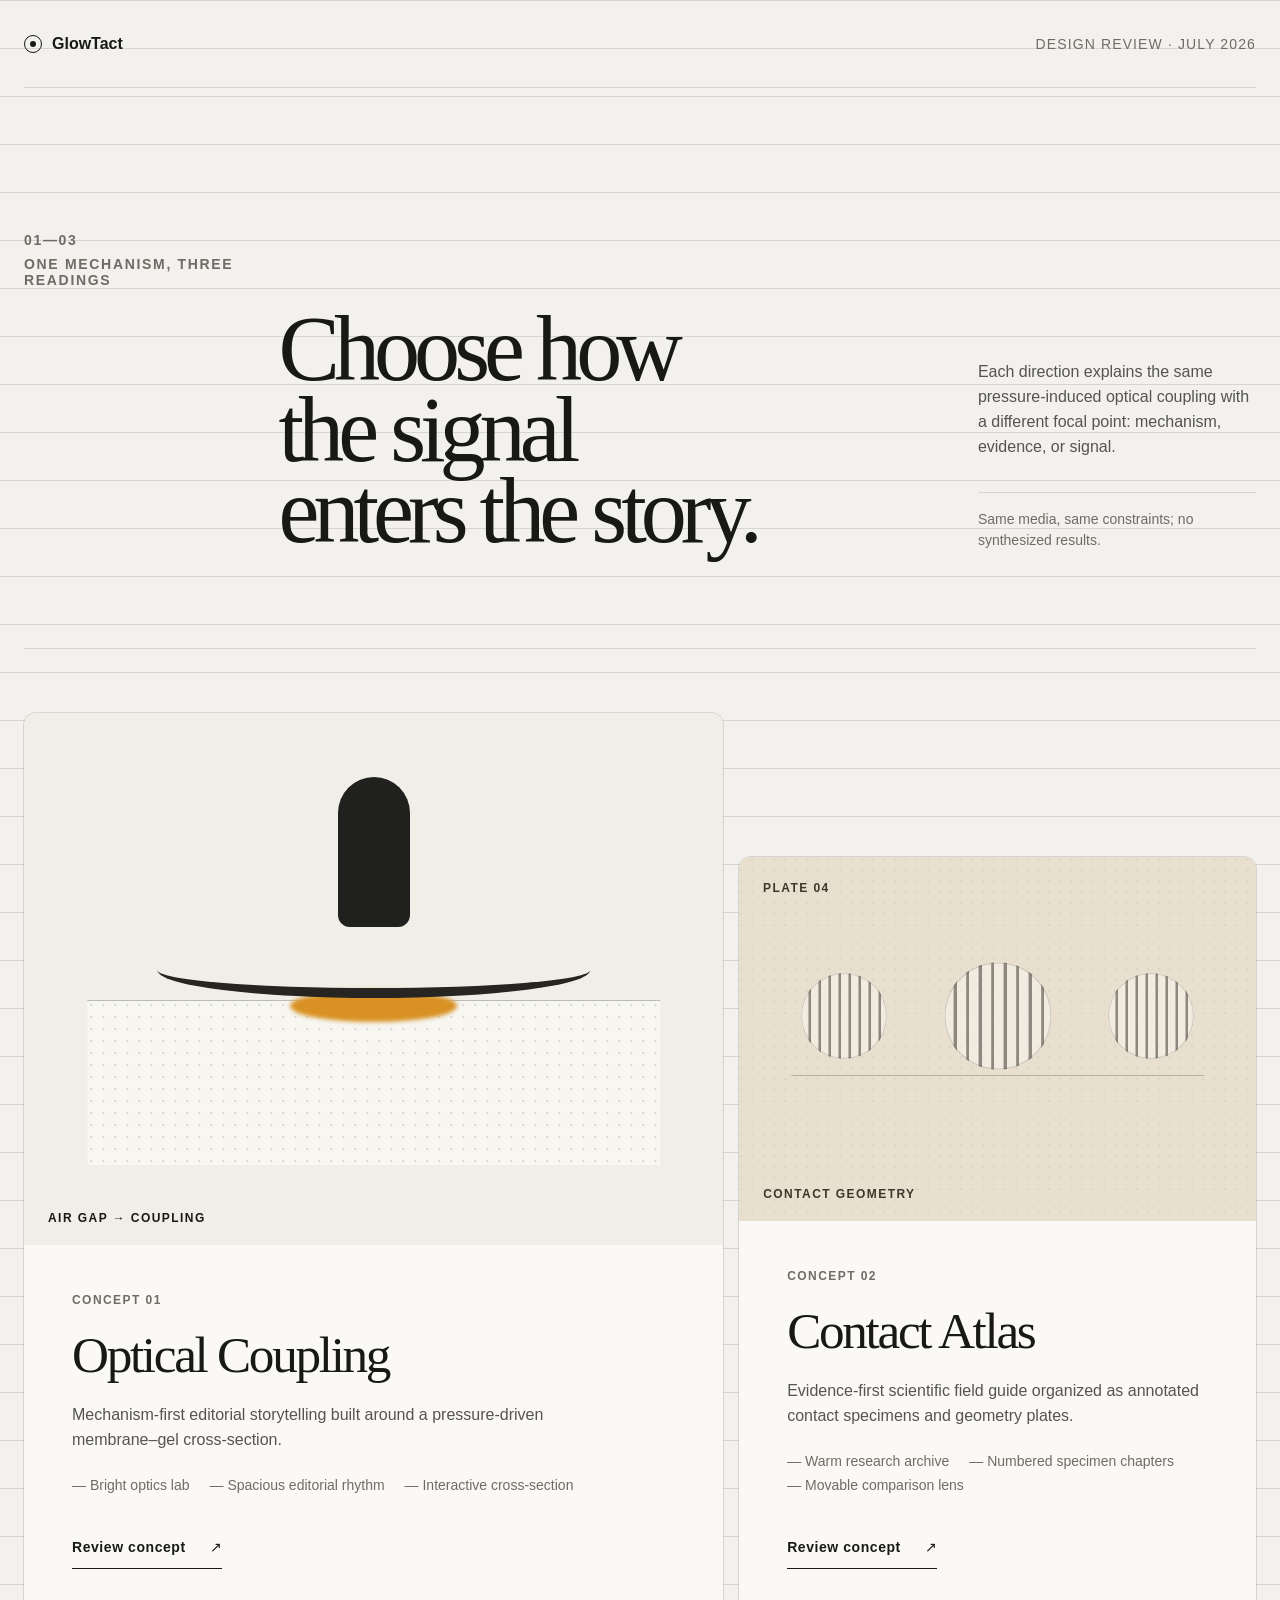
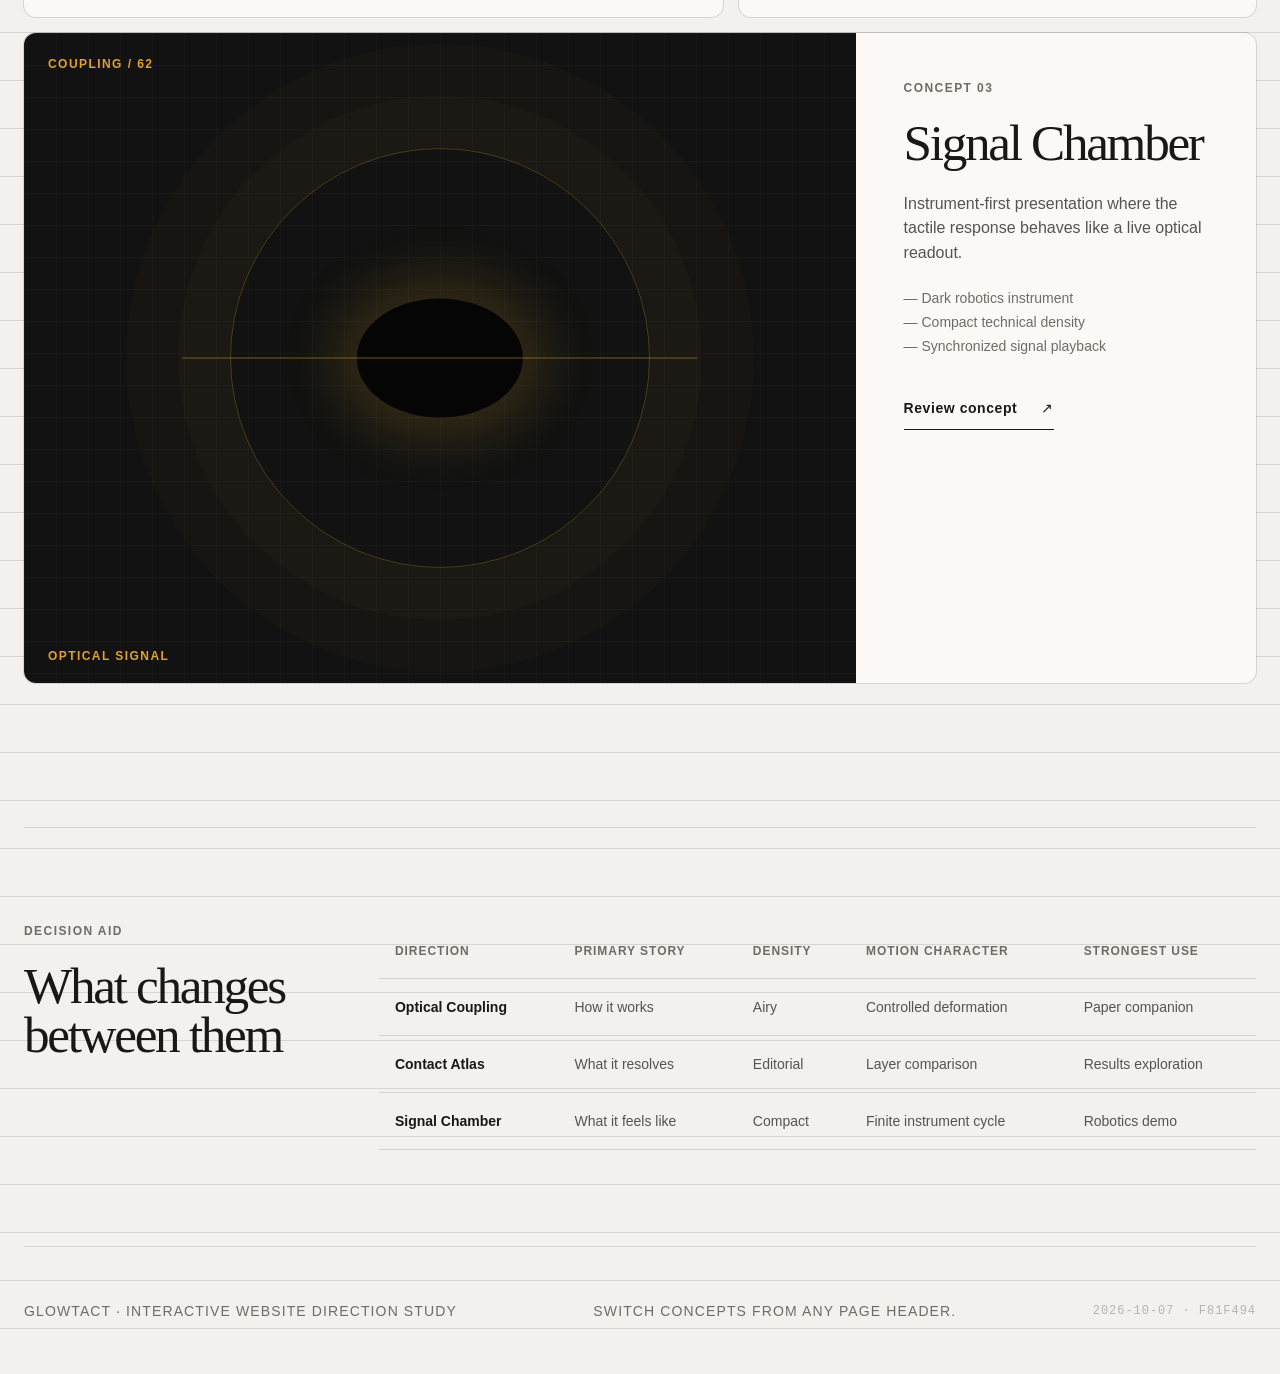
==== commit 340fdb5f: "copy(site): drop every video caption "Good videos should explain themselves": the sensitivity labels" ====
--- a/design/index.html
+++ b/design/index.html
@@ -166,7 +166,7 @@
     <footer class="review-footer">
       <p>GlowTact · Interactive website direction study</p>
       <p>Switch concepts from any page header.</p>
-      <span class="build-stamp" aria-hidden="true">2026-10-07 · 8e60127</span>
+      <span class="build-stamp" aria-hidden="true">2026-10-07 · f81f494</span>
     </footer>
   </body>
 </html>
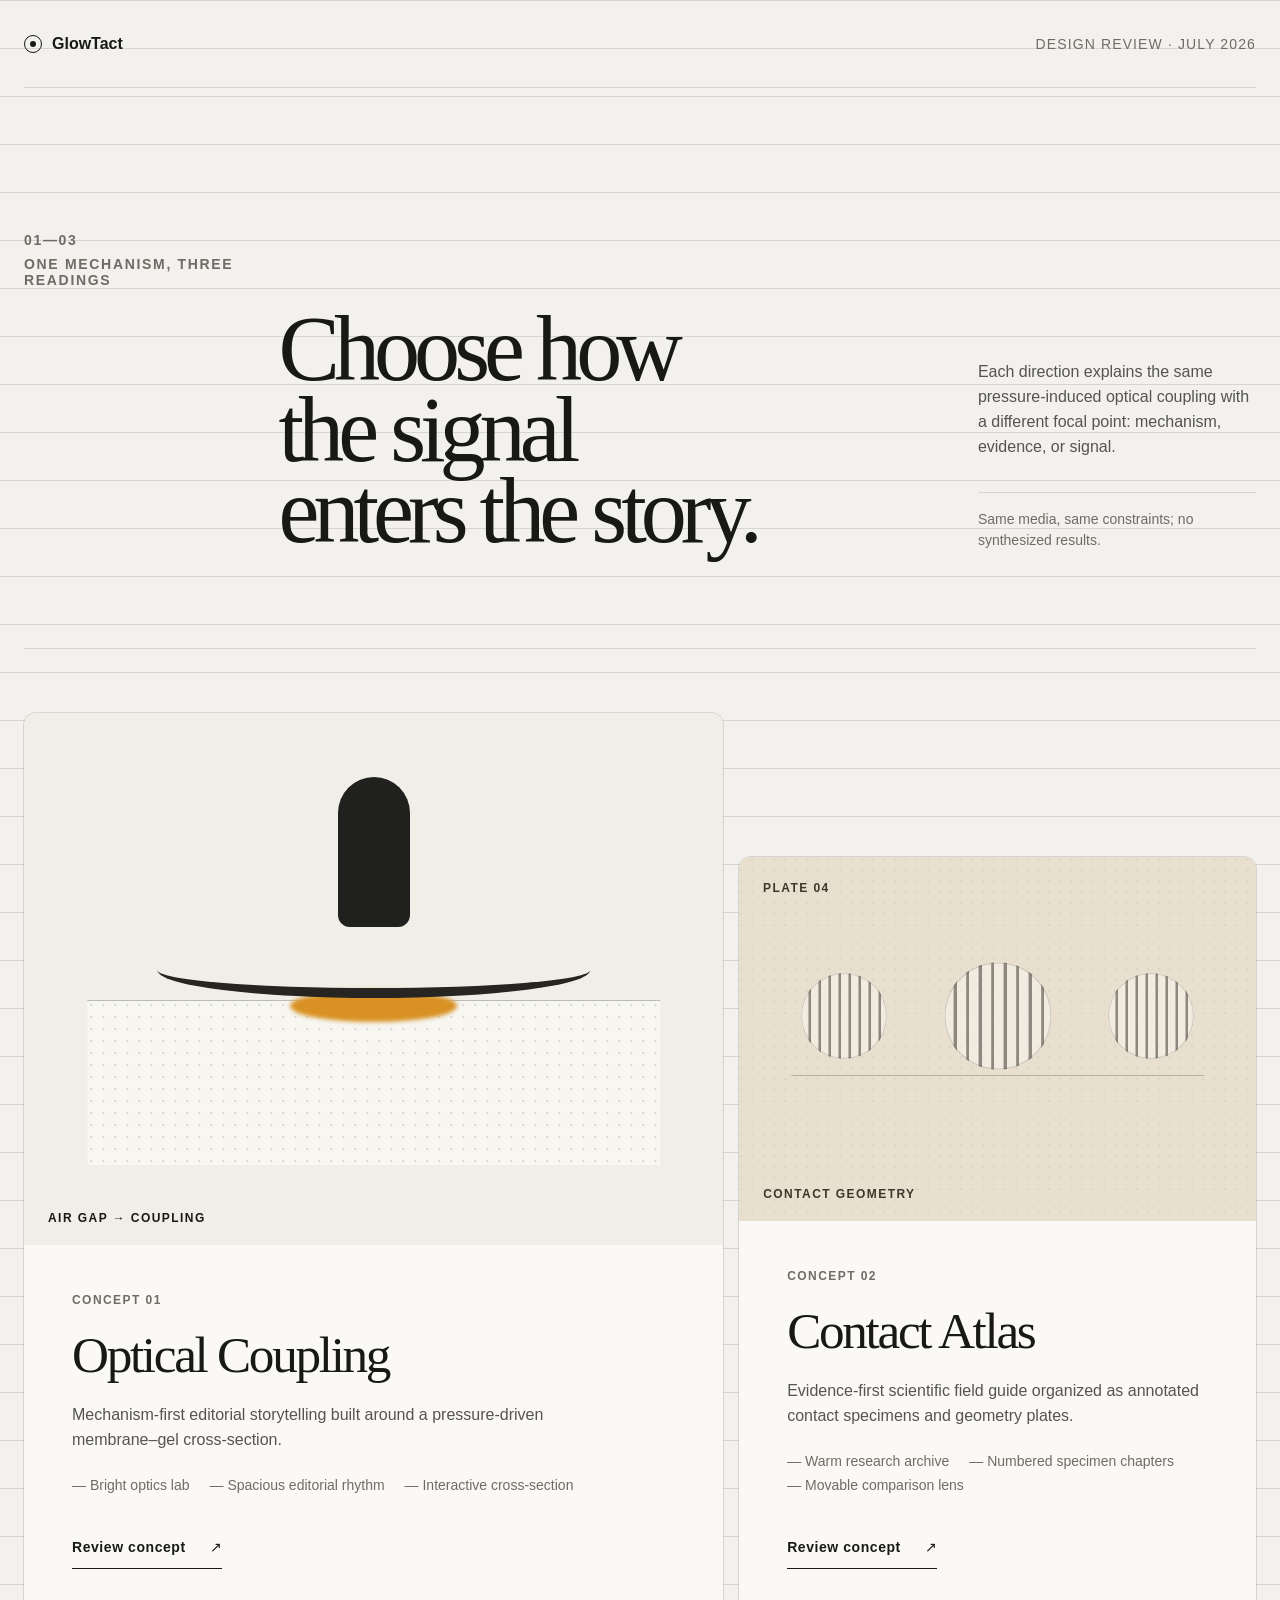
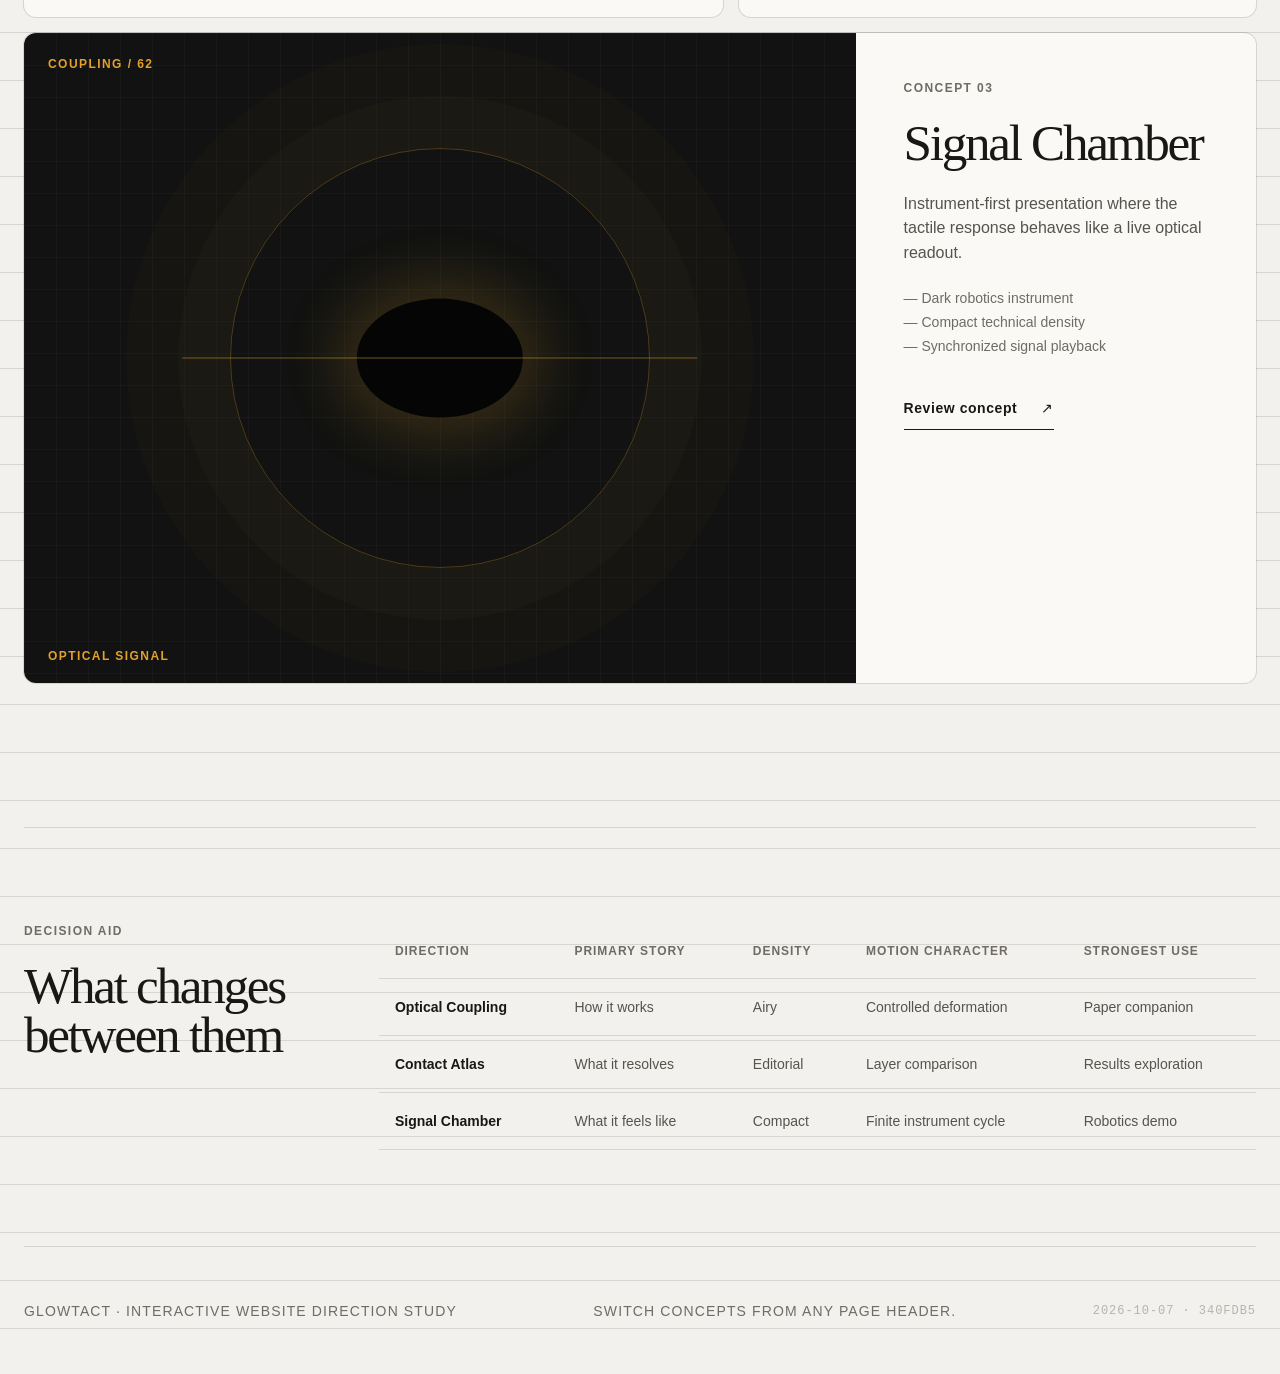
==== commit f2cf59ad: "style(site): closing band 7:3 so the live video reads The live clip takes 70 % of the closing band a" ====
--- a/design/index.html
+++ b/design/index.html
@@ -166,7 +166,7 @@
     <footer class="review-footer">
       <p>GlowTact · Interactive website direction study</p>
       <p>Switch concepts from any page header.</p>
-      <span class="build-stamp" aria-hidden="true">2026-10-07 · f81f494</span>
+      <span class="build-stamp" aria-hidden="true">2026-10-07 · 340fdb5</span>
     </footer>
   </body>
 </html>
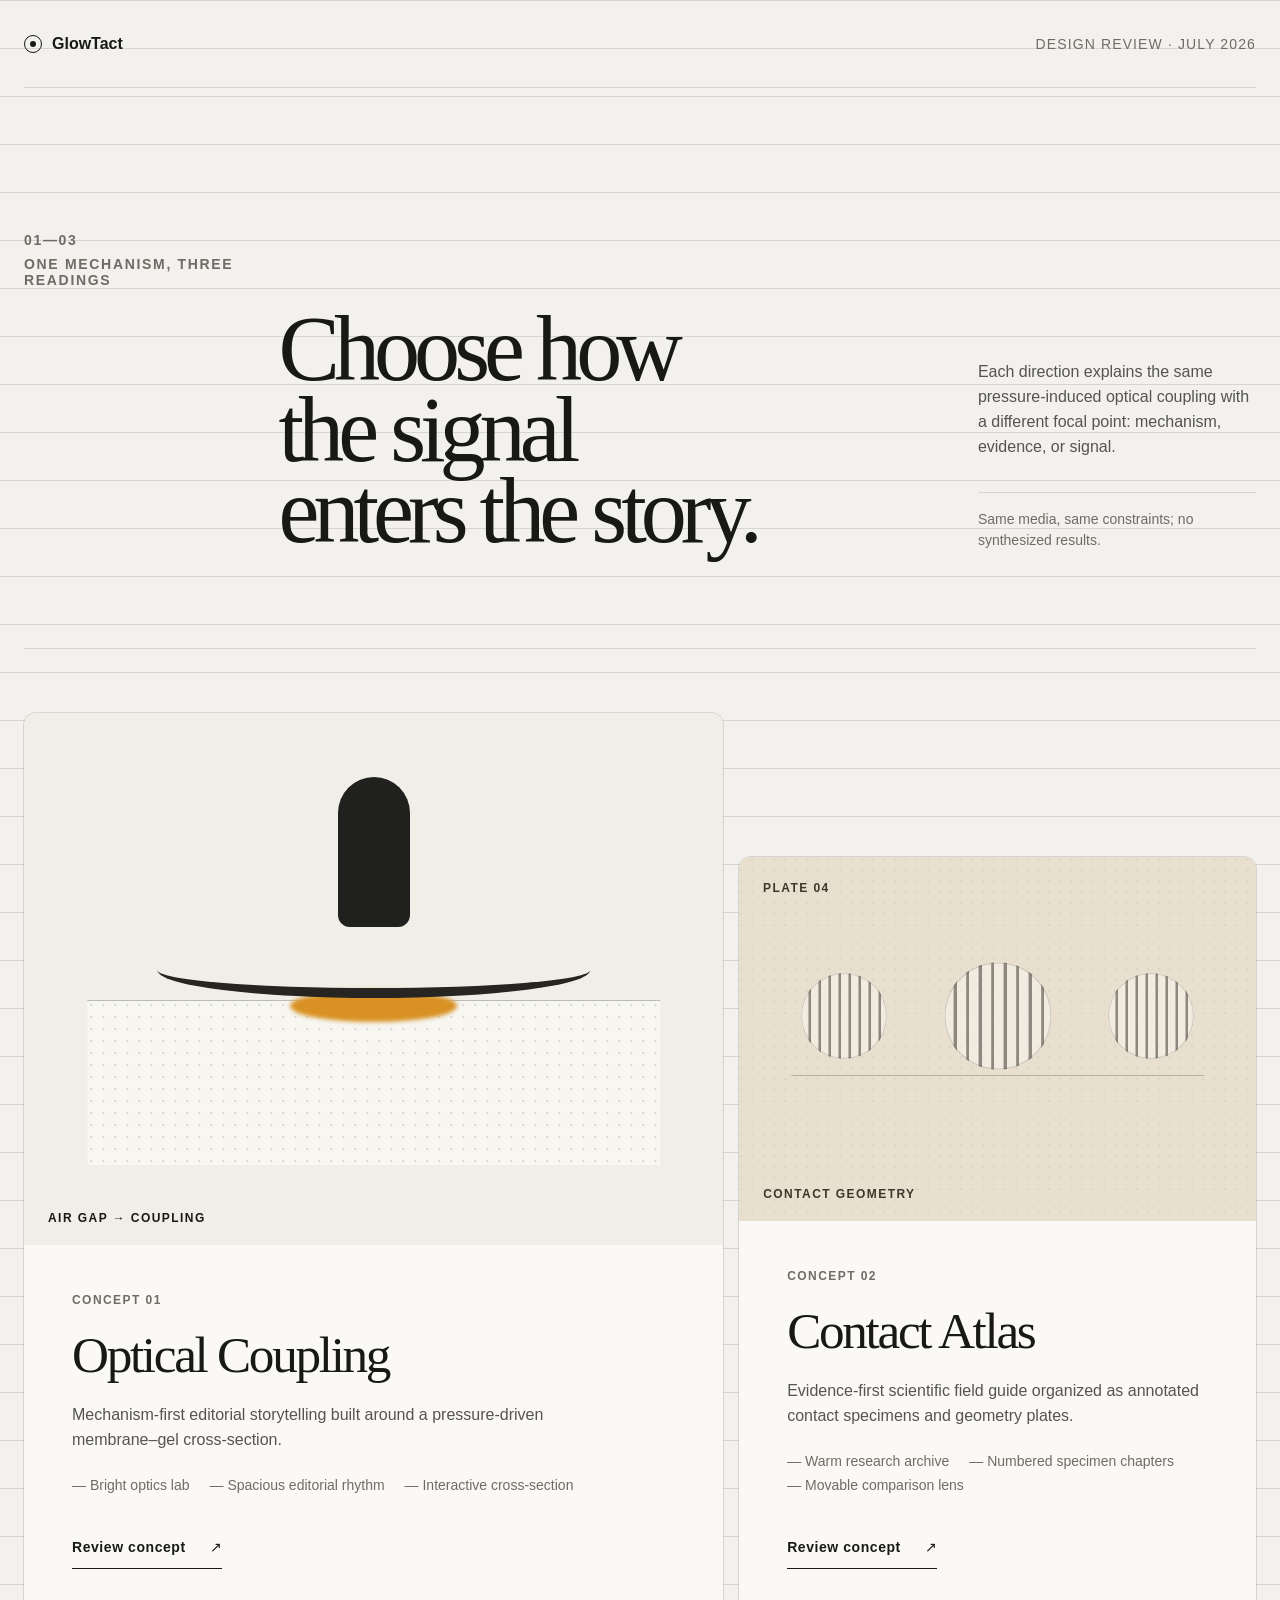
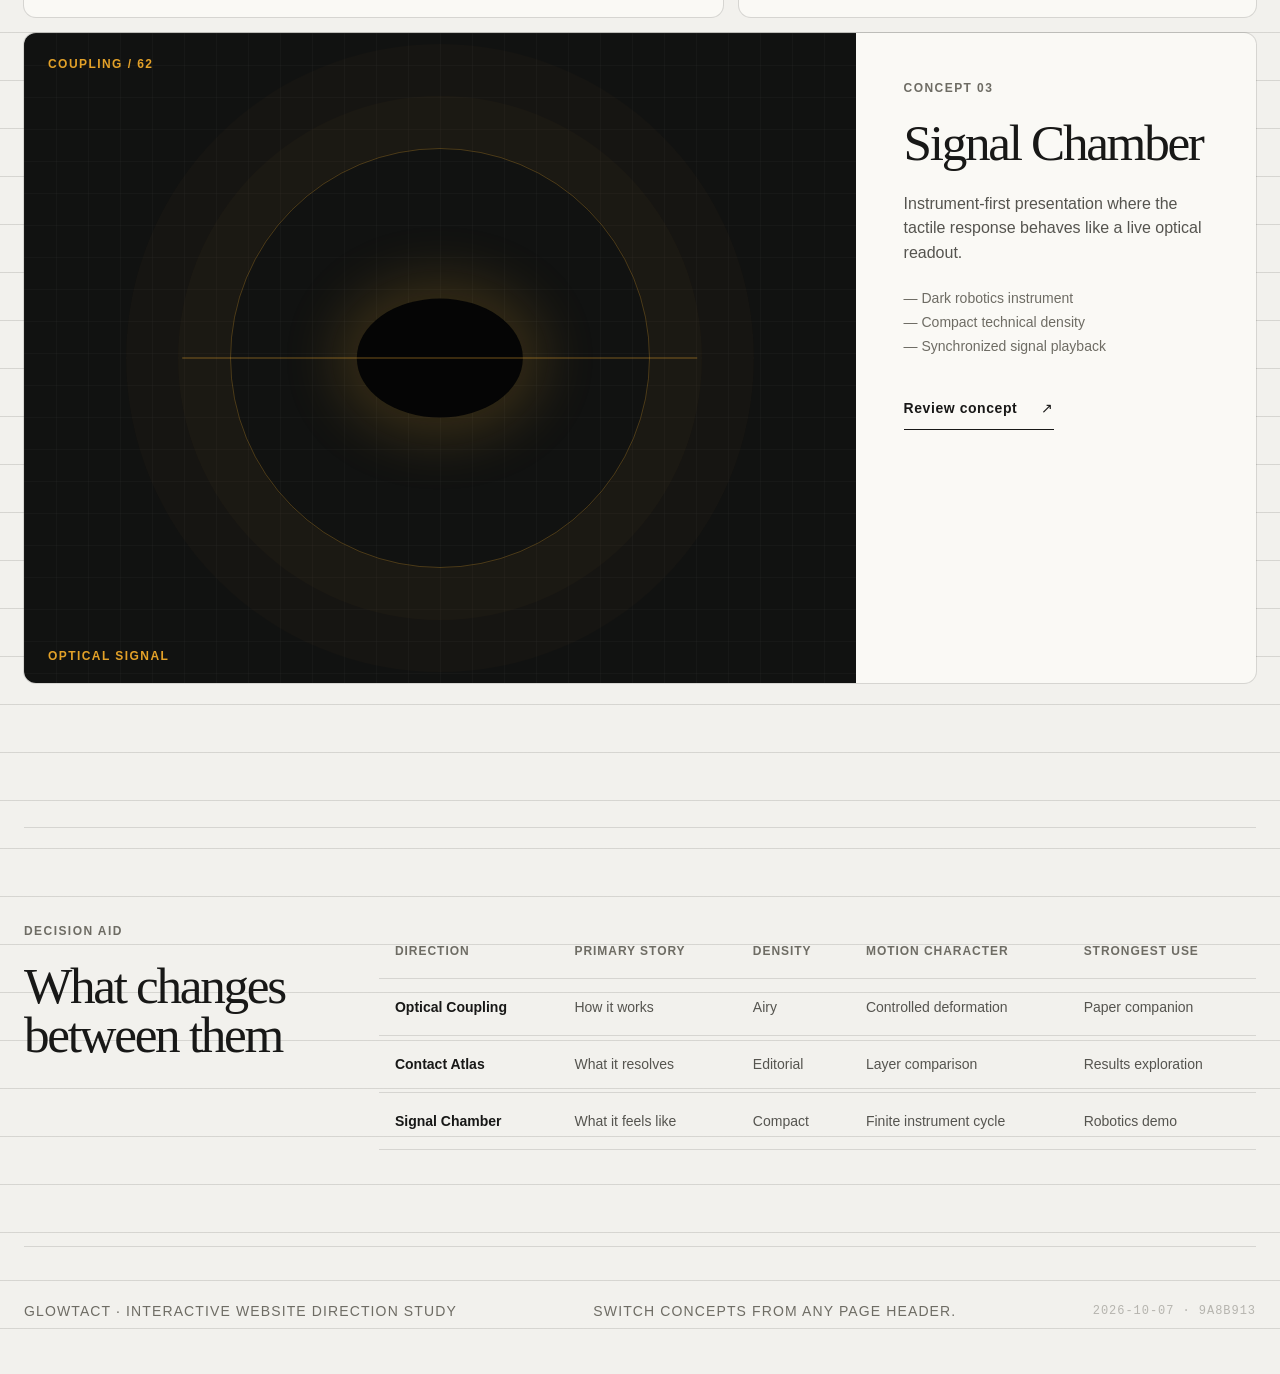
==== commit e574a209: "test(design): round 3, freeze the page at 290 visible words Three rounds took the published page fro" ====
--- a/design/index.html
+++ b/design/index.html
@@ -166,7 +166,7 @@
     <footer class="review-footer">
       <p>GlowTact · Interactive website direction study</p>
       <p>Switch concepts from any page header.</p>
-      <span class="build-stamp" aria-hidden="true">2026-10-07 · 340fdb5</span>
+      <span class="build-stamp" aria-hidden="true">2026-10-07 · 9a8b913</span>
     </footer>
   </body>
 </html>
